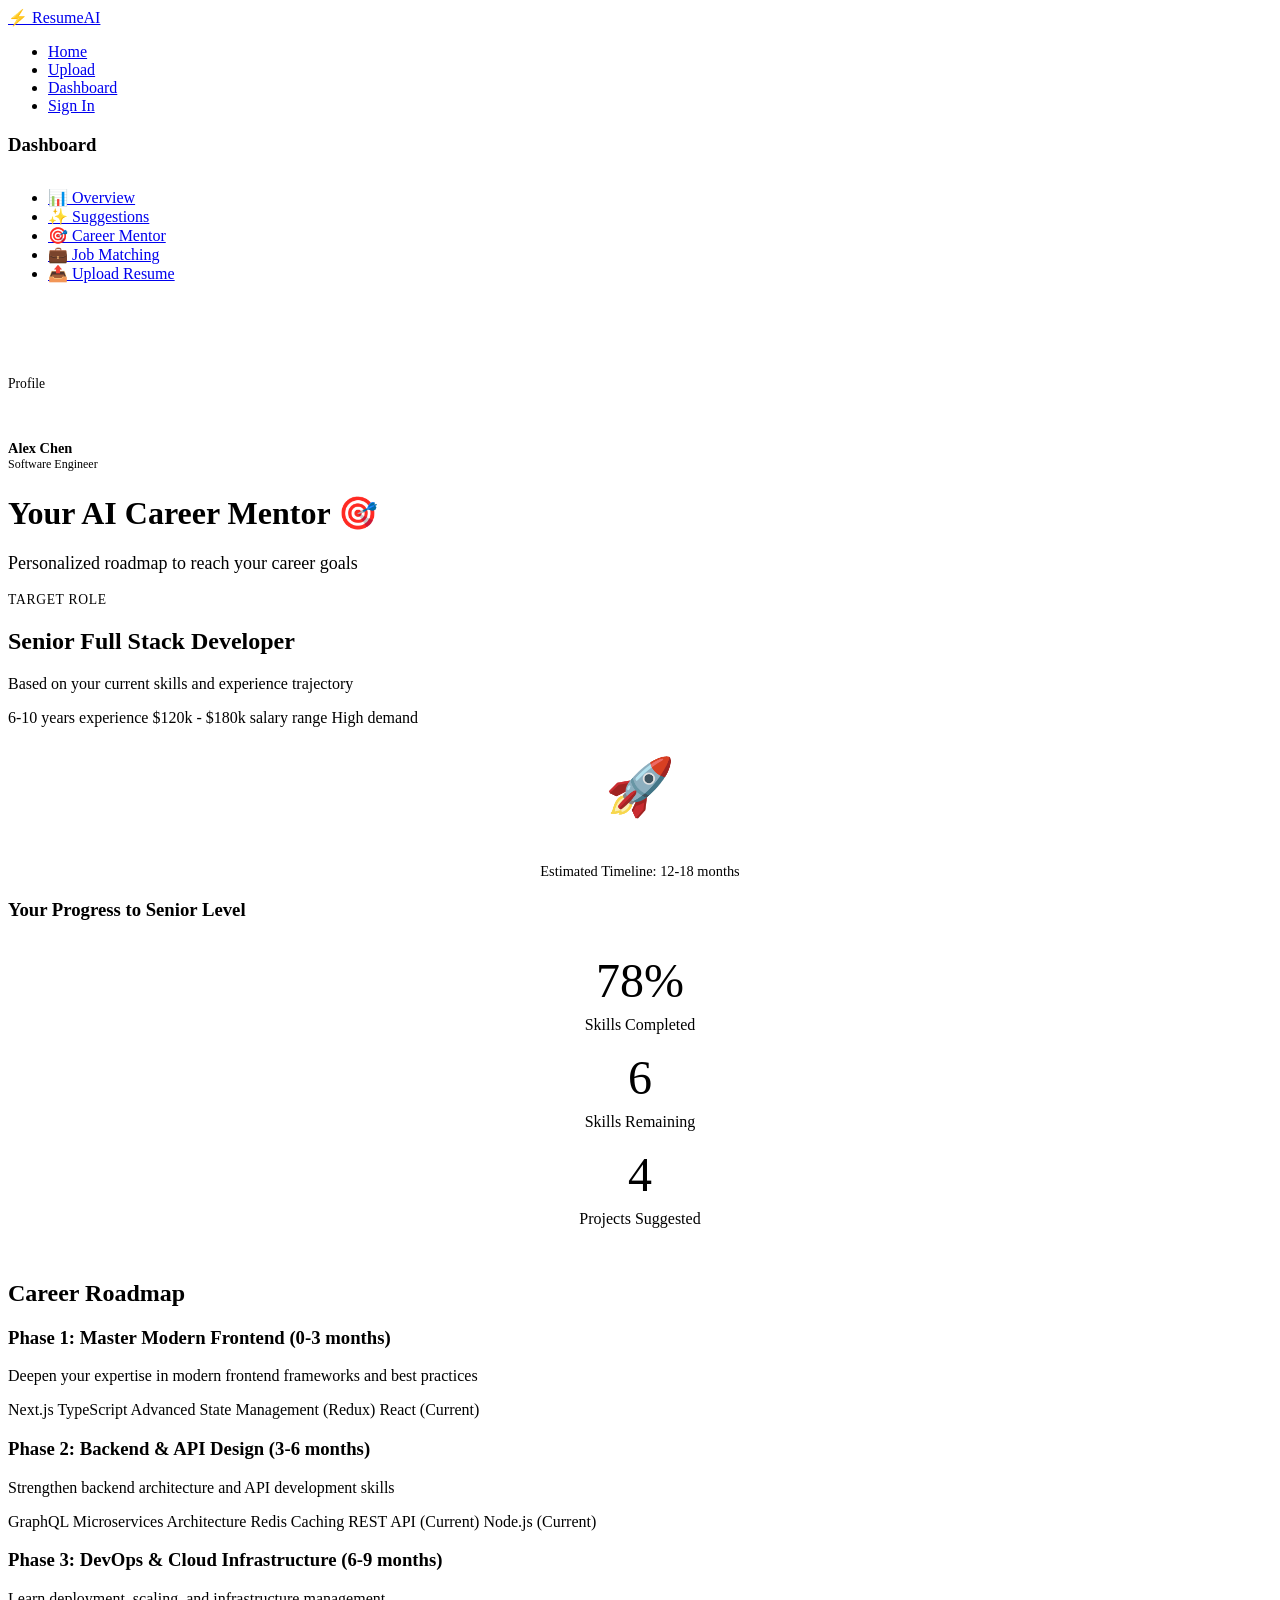
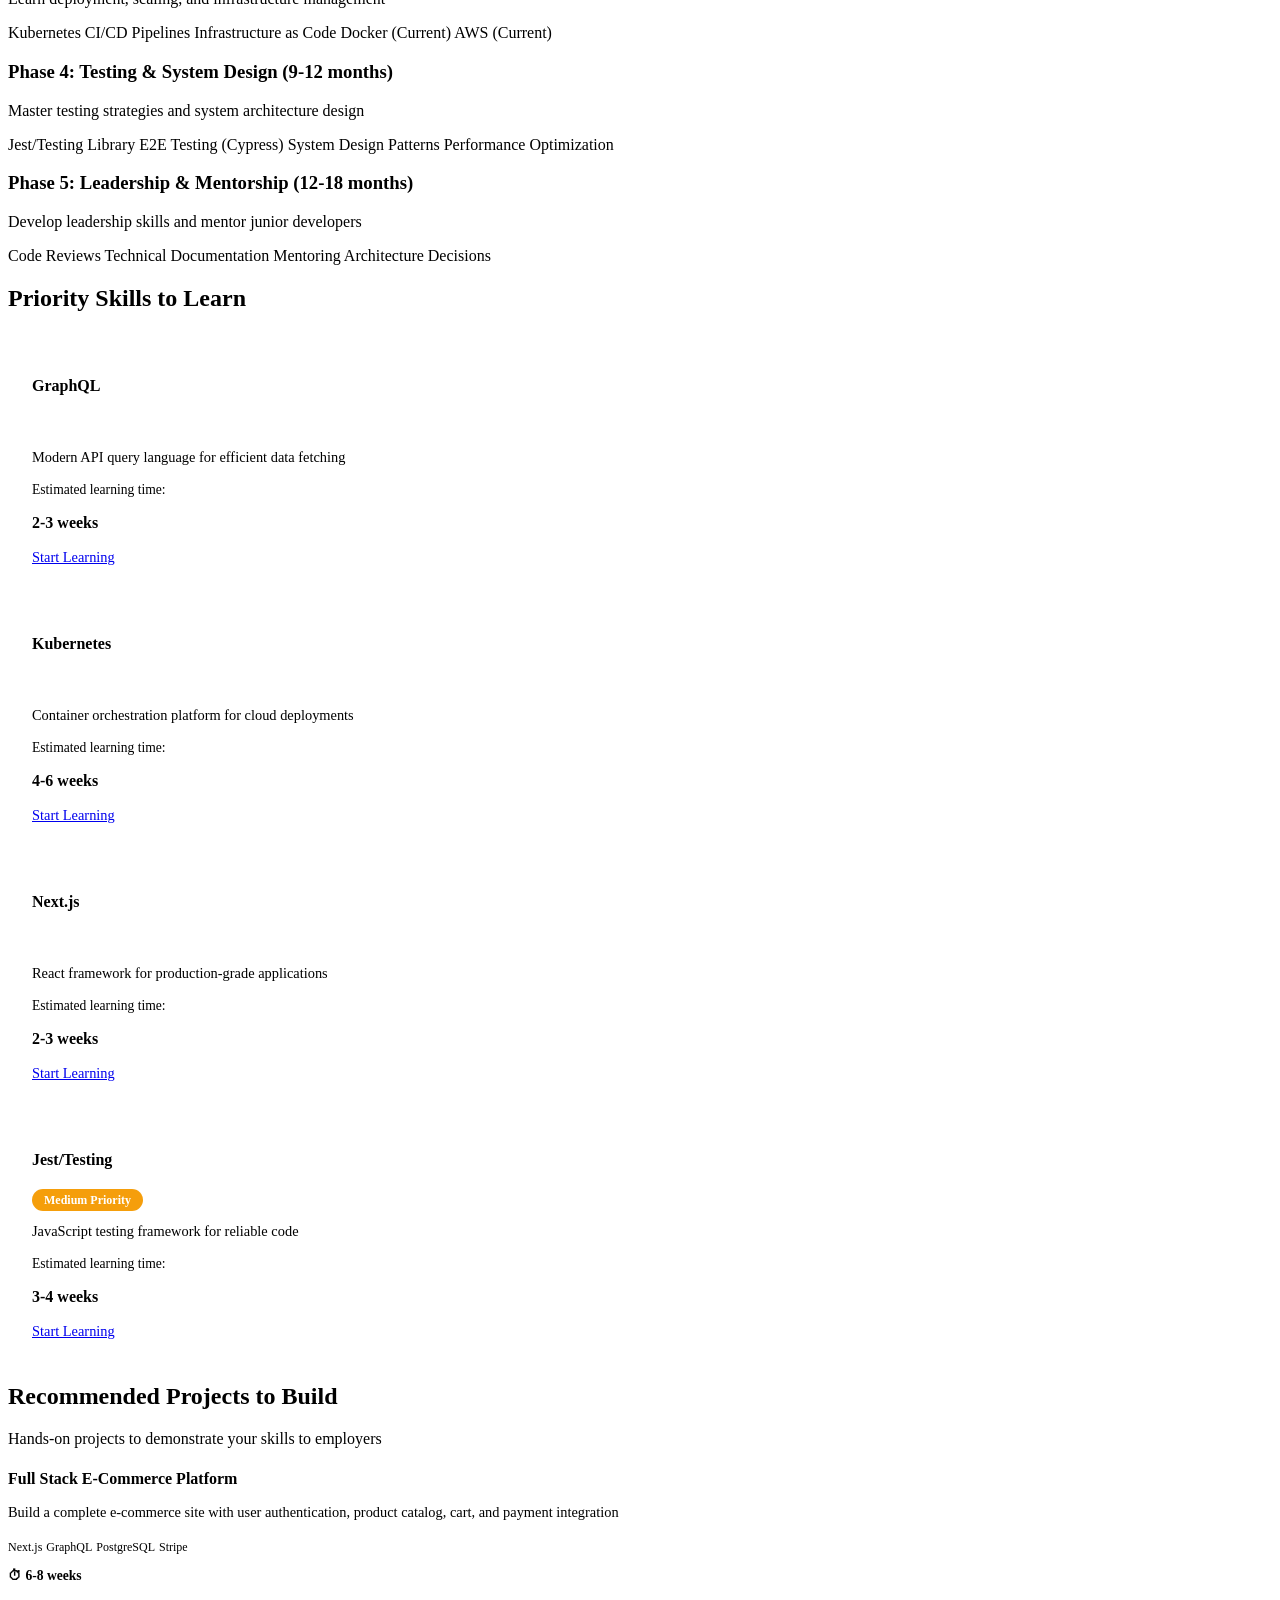
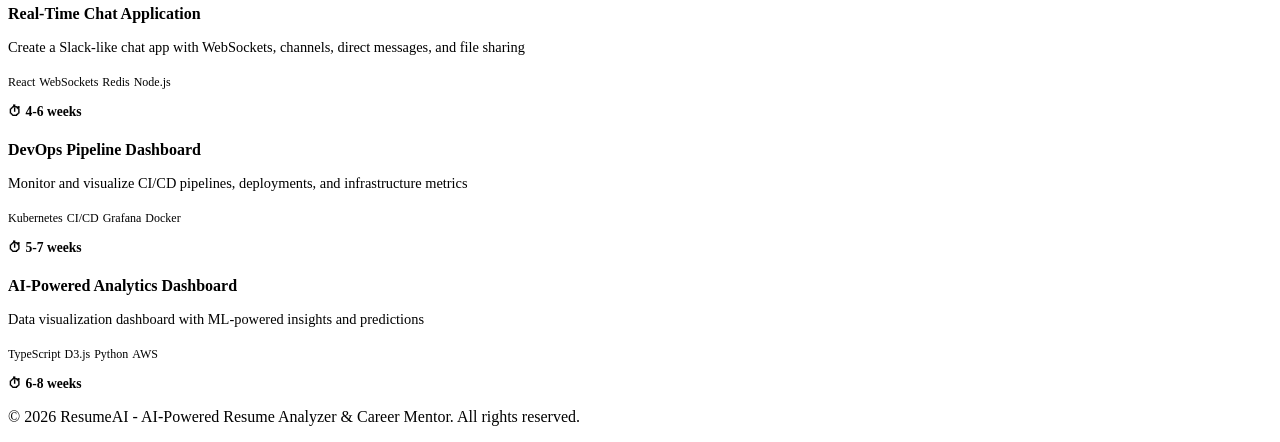
==== career.html @ 22aed34b "Add files via upload" ====
<!DOCTYPE html>
<html lang="en">
<head>
    <meta charset="UTF-8">
    <meta name="viewport" content="width=device-width, initial-scale=1.0">
    <title>Career Mentor - AI Resume Analyzer</title>
    <link rel="stylesheet" href="css/style.css">
</head>
<body>
    <!-- Navbar -->
    <nav class="navbar">
        <div class="navbar-container">
            <a href="index.html" class="navbar-logo">⚡ ResumeAI</a>
            <ul class="navbar-menu">
                <li><a href="index.html" class="navbar-link">Home</a></li>
                <li><a href="upload.html" class="navbar-link">Upload</a></li>
                <li><a href="dashboard.html" class="navbar-link active">Dashboard</a></li>
                <li><a href="signin.html" class="btn btn-primary">Sign In</a></li>
            </ul>
        </div>
    </nav>

    <!-- Dashboard Layout -->
    <div class="dashboard-layout">
        <!-- Sidebar -->
        <aside class="sidebar">
            <h3 style="margin-bottom: 2rem; color: var(--text-primary);">Dashboard</h3>
            <ul class="sidebar-nav">
                <li>
                    <a href="dashboard.html" class="sidebar-link">
                        <span class="sidebar-icon">📊</span>
                        <span>Overview</span>
                    </a>
                </li>
                <li>
                    <a href="suggestions.html" class="sidebar-link">
                        <span class="sidebar-icon">✨</span>
                        <span>Suggestions</span>
                    </a>
                </li>
                <li>
                    <a href="career.html" class="sidebar-link active">
                        <span class="sidebar-icon">🎯</span>
                        <span>Career Mentor</span>
                    </a>
                </li>
                <li>
                    <a href="job-match.html" class="sidebar-link">
                        <span class="sidebar-icon">💼</span>
                        <span>Job Matching</span>
                    </a>
                </li>
                <li>
                    <a href="upload.html" class="sidebar-link">
                        <span class="sidebar-icon">📤</span>
                        <span>Upload Resume</span>
                    </a>
                </li>
            </ul>

            <div style="margin-top: 3rem; padding-top: 2rem; border-top: 1px solid var(--border-light);">
                <p style="color: var(--text-muted); font-size: 0.85rem; margin-bottom: 0.5rem;">Profile</p>
                <div class="flex" style="align-items: center; gap: 0.75rem;">
                    <div style="width: 40px; height: 40px; border-radius: 50%; background: var(--gradient-primary);"></div>
                    <div>
                        <p style="font-weight: 600; font-size: 0.9rem; margin: 0;">Alex Chen</p>
                        <p style="font-size: 0.75rem; color: var(--text-muted); margin: 0;">Software Engineer</p>
                    </div>
                </div>
            </div>
        </aside>

        <!-- Main Content -->
        <main class="main-content">
            <div class="fade-in">
                <!-- Header -->
                <div class="mb-5">
                    <h1 class="mb-2">Your AI Career Mentor 🎯</h1>
                    <p style="color: var(--text-secondary); font-size: 1.125rem;">
                        Personalized roadmap to reach your career goals
                    </p>
                </div>

                <!-- Target Role Overview -->
                <div class="card card-gradient mb-5">
                    <div class="flex-between" style="flex-wrap: wrap; gap: 2rem;">
                        <div>
                            <p style="color: var(--text-muted); text-transform: uppercase; font-size: 0.85rem; letter-spacing: 0.05em; margin-bottom: 0.5rem;">Target Role</p>
                            <h2 class="mb-2">Senior Full Stack Developer</h2>
                            <p style="color: var(--text-secondary); font-size: 1rem; margin-bottom: 1rem;">
                                Based on your current skills and experience trajectory
                            </p>
                            <div class="skill-chips">
                                <span class="skill-chip">6-10 years experience</span>
                                <span class="skill-chip">$120k - $180k salary range</span>
                                <span class="skill-chip">High demand</span>
                            </div>
                        </div>
                        <div style="text-align: center;">
                            <div style="width: 120px; height: 120px; border-radius: 50%; background: var(--gradient-primary); display: flex; align-items: center; justify-content: center; margin: 0 auto 1rem;">
                                <span style="font-size: 3.5rem;">🚀</span>
                            </div>
                            <p style="color: var(--text-secondary); font-size: 0.9rem;">Estimated Timeline: 12-18 months</p>
                        </div>
                    </div>
                </div>

                <!-- Progress Overview -->
                <div class="card mb-5">
                    <h3 class="card-title mb-3">Your Progress to Senior Level</h3>
                    <div class="grid grid-3" style="gap: 1.5rem; margin-top: 2rem;">
                        <div style="text-align: center;">
                            <div class="stat-value" style="font-size: 3rem;">78%</div>
                            <p style="color: var(--text-secondary); margin-top: 0.5rem;">Skills Completed</p>
                        </div>
                        <div style="text-align: center;">
                            <div class="stat-value" style="font-size: 3rem;">6</div>
                            <p style="color: var(--text-secondary); margin-top: 0.5rem;">Skills Remaining</p>
                        </div>
                        <div style="text-align: center;">
                            <div class="stat-value" style="font-size: 3rem;">4</div>
                            <p style="color: var(--text-secondary); margin-top: 0.5rem;">Projects Suggested</p>
                        </div>
                    </div>
                    <div class="progress-bar mt-4" style="height: 16px;">
                        <div class="progress-fill" style="width: 78%"></div>
                    </div>
                </div>

                <!-- Career Roadmap -->
                <div class="card mb-5">
                    <h2 class="card-title mb-4">Career Roadmap</h2>

                    <div class="timeline">
                        <!-- Phase 1 -->
                        <div class="timeline-item">
                            <div class="timeline-content">
                                <h3 class="timeline-title">Phase 1: Master Modern Frontend (0-3 months)</h3>
                                <p class="timeline-description mb-3">
                                    Deepen your expertise in modern frontend frameworks and best practices
                                </p>
                                <div class="skill-chips">
                                    <span class="skill-chip missing">Next.js</span>
                                    <span class="skill-chip missing">TypeScript Advanced</span>
                                    <span class="skill-chip missing">State Management (Redux)</span>
                                    <span class="skill-chip matched">React (Current)</span>
                                </div>
                            </div>
                        </div>

                        <!-- Phase 2 -->
                        <div class="timeline-item">
                            <div class="timeline-content">
                                <h3 class="timeline-title">Phase 2: Backend & API Design (3-6 months)</h3>
                                <p class="timeline-description mb-3">
                                    Strengthen backend architecture and API development skills
                                </p>
                                <div class="skill-chips">
                                    <span class="skill-chip missing">GraphQL</span>
                                    <span class="skill-chip missing">Microservices Architecture</span>
                                    <span class="skill-chip missing">Redis Caching</span>
                                    <span class="skill-chip matched">REST API (Current)</span>
                                    <span class="skill-chip matched">Node.js (Current)</span>
                                </div>
                            </div>
                        </div>

                        <!-- Phase 3 -->
                        <div class="timeline-item">
                            <div class="timeline-content">
                                <h3 class="timeline-title">Phase 3: DevOps & Cloud Infrastructure (6-9 months)</h3>
                                <p class="timeline-description mb-3">
                                    Learn deployment, scaling, and infrastructure management
                                </p>
                                <div class="skill-chips">
                                    <span class="skill-chip missing">Kubernetes</span>
                                    <span class="skill-chip missing">CI/CD Pipelines</span>
                                    <span class="skill-chip missing">Infrastructure as Code</span>
                                    <span class="skill-chip matched">Docker (Current)</span>
                                    <span class="skill-chip matched">AWS (Current)</span>
                                </div>
                            </div>
                        </div>

                        <!-- Phase 4 -->
                        <div class="timeline-item">
                            <div class="timeline-content">
                                <h3 class="timeline-title">Phase 4: Testing & System Design (9-12 months)</h3>
                                <p class="timeline-description mb-3">
                                    Master testing strategies and system architecture design
                                </p>
                                <div class="skill-chips">
                                    <span class="skill-chip missing">Jest/Testing Library</span>
                                    <span class="skill-chip missing">E2E Testing (Cypress)</span>
                                    <span class="skill-chip missing">System Design Patterns</span>
                                    <span class="skill-chip missing">Performance Optimization</span>
                                </div>
                            </div>
                        </div>

                        <!-- Phase 5 -->
                        <div class="timeline-item">
                            <div class="timeline-content">
                                <h3 class="timeline-title">Phase 5: Leadership & Mentorship (12-18 months)</h3>
                                <p class="timeline-description mb-3">
                                    Develop leadership skills and mentor junior developers
                                </p>
                                <div class="skill-chips">
                                    <span class="skill-chip">Code Reviews</span>
                                    <span class="skill-chip">Technical Documentation</span>
                                    <span class="skill-chip">Mentoring</span>
                                    <span class="skill-chip">Architecture Decisions</span>
                                </div>
                            </div>
                        </div>
                    </div>
                </div>

                <!-- Skills to Learn -->
                <div class="card mb-5">
                    <h2 class="card-title mb-4">Priority Skills to Learn</h2>

                    <div class="grid grid-2" style="gap: 1.5rem;">
                        <!-- Skill 1 -->
                        <div class="card-glass" style="padding: 1.5rem;">
                            <div class="flex-between mb-2">
                                <h4 style="color: var(--text-primary);">GraphQL</h4>
                                <span style="background: var(--accent-cyan); color: white; padding: 0.25rem 0.75rem; border-radius: 20px; font-size: 0.75rem; font-weight: 600;">High Priority</span>
                            </div>
                            <p style="color: var(--text-secondary); font-size: 0.9rem; margin-bottom: 1rem;">
                                Modern API query language for efficient data fetching
                            </p>
                            <div style="margin-bottom: 1rem;">
                                <p style="font-size: 0.85rem; color: var(--text-muted); margin-bottom: 0.25rem;">Estimated learning time:</p>
                                <p style="font-weight: 600; color: var(--text-primary);">2-3 weeks</p>
                            </div>
                            <a href="#" class="btn btn-secondary" style="width: 100%; font-size: 0.9rem;">Start Learning</a>
                        </div>

                        <!-- Skill 2 -->
                        <div class="card-glass" style="padding: 1.5rem;">
                            <div class="flex-between mb-2">
                                <h4 style="color: var(--text-primary);">Kubernetes</h4>
                                <span style="background: var(--accent-cyan); color: white; padding: 0.25rem 0.75rem; border-radius: 20px; font-size: 0.75rem; font-weight: 600;">High Priority</span>
                            </div>
                            <p style="color: var(--text-secondary); font-size: 0.9rem; margin-bottom: 1rem;">
                                Container orchestration platform for cloud deployments
                            </p>
                            <div style="margin-bottom: 1rem;">
                                <p style="font-size: 0.85rem; color: var(--text-muted); margin-bottom: 0.25rem;">Estimated learning time:</p>
                                <p style="font-weight: 600; color: var(--text-primary);">4-6 weeks</p>
                            </div>
                            <a href="#" class="btn btn-secondary" style="width: 100%; font-size: 0.9rem;">Start Learning</a>
                        </div>

                        <!-- Skill 3 -->
                        <div class="card-glass" style="padding: 1.5rem;">
                            <div class="flex-between mb-2">
                                <h4 style="color: var(--text-primary);">Next.js</h4>
                                <span style="background: var(--accent-cyan); color: white; padding: 0.25rem 0.75rem; border-radius: 20px; font-size: 0.75rem; font-weight: 600;">High Priority</span>
                            </div>
                            <p style="color: var(--text-secondary); font-size: 0.9rem; margin-bottom: 1rem;">
                                React framework for production-grade applications
                            </p>
                            <div style="margin-bottom: 1rem;">
                                <p style="font-size: 0.85rem; color: var(--text-muted); margin-bottom: 0.25rem;">Estimated learning time:</p>
                                <p style="font-weight: 600; color: var(--text-primary);">2-3 weeks</p>
                            </div>
                            <a href="#" class="btn btn-secondary" style="width: 100%; font-size: 0.9rem;">Start Learning</a>
                        </div>

                        <!-- Skill 4 -->
                        <div class="card-glass" style="padding: 1.5rem;">
                            <div class="flex-between mb-2">
                                <h4 style="color: var(--text-primary);">Jest/Testing</h4>
                                <span style="background: #f59e0b; color: white; padding: 0.25rem 0.75rem; border-radius: 20px; font-size: 0.75rem; font-weight: 600;">Medium Priority</span>
                            </div>
                            <p style="color: var(--text-secondary); font-size: 0.9rem; margin-bottom: 1rem;">
                                JavaScript testing framework for reliable code
                            </p>
                            <div style="margin-bottom: 1rem;">
                                <p style="font-size: 0.85rem; color: var(--text-muted); margin-bottom: 0.25rem;">Estimated learning time:</p>
                                <p style="font-weight: 600; color: var(--text-primary);">3-4 weeks</p>
                            </div>
                            <a href="#" class="btn btn-secondary" style="width: 100%; font-size: 0.9rem;">Start Learning</a>
                        </div>
                    </div>
                </div>

                <!-- Project Ideas -->
                <div class="card card-gradient">
                    <h2 class="card-title mb-4">Recommended Projects to Build</h2>
                    <p class="card-text mb-4">Hands-on projects to demonstrate your skills to employers</p>

                    <div class="grid grid-2" style="gap: 1.5rem;">
                        <!-- Project 1 -->
                        <div class="card" style="background: var(--bg-primary);">
                            <h4 style="color: var(--text-primary); margin-bottom: 1rem;">Full Stack E-Commerce Platform</h4>
                            <p style="color: var(--text-secondary); font-size: 0.9rem; margin-bottom: 1rem;">
                                Build a complete e-commerce site with user authentication, product catalog, cart, and payment integration
                            </p>
                            <div class="skill-chips mb-3">
                                <span class="skill-chip" style="font-size: 0.75rem;">Next.js</span>
                                <span class="skill-chip" style="font-size: 0.75rem;">GraphQL</span>
                                <span class="skill-chip" style="font-size: 0.75rem;">PostgreSQL</span>
                                <span class="skill-chip" style="font-size: 0.75rem;">Stripe</span>
                            </div>
                            <p style="color: var(--accent-teal); font-size: 0.85rem; font-weight: 600;">⏱ 6-8 weeks</p>
                        </div>

                        <!-- Project 2 -->
                        <div class="card" style="background: var(--bg-primary);">
                            <h4 style="color: var(--text-primary); margin-bottom: 1rem;">Real-Time Chat Application</h4>
                            <p style="color: var(--text-secondary); font-size: 0.9rem; margin-bottom: 1rem;">
                                Create a Slack-like chat app with WebSockets, channels, direct messages, and file sharing
                            </p>
                            <div class="skill-chips mb-3">
                                <span class="skill-chip" style="font-size: 0.75rem;">React</span>
                                <span class="skill-chip" style="font-size: 0.75rem;">WebSockets</span>
                                <span class="skill-chip" style="font-size: 0.75rem;">Redis</span>
                                <span class="skill-chip" style="font-size: 0.75rem;">Node.js</span>
                            </div>
                            <p style="color: var(--accent-teal); font-size: 0.85rem; font-weight: 600;">⏱ 4-6 weeks</p>
                        </div>

                        <!-- Project 3 -->
                        <div class="card" style="background: var(--bg-primary);">
                            <h4 style="color: var(--text-primary); margin-bottom: 1rem;">DevOps Pipeline Dashboard</h4>
                            <p style="color: var(--text-secondary); font-size: 0.9rem; margin-bottom: 1rem;">
                                Monitor and visualize CI/CD pipelines, deployments, and infrastructure metrics
                            </p>
                            <div class="skill-chips mb-3">
                                <span class="skill-chip" style="font-size: 0.75rem;">Kubernetes</span>
                                <span class="skill-chip" style="font-size: 0.75rem;">CI/CD</span>
                                <span class="skill-chip" style="font-size: 0.75rem;">Grafana</span>
                                <span class="skill-chip" style="font-size: 0.75rem;">Docker</span>
                            </div>
                            <p style="color: var(--accent-teal); font-size: 0.85rem; font-weight: 600;">⏱ 5-7 weeks</p>
                        </div>

                        <!-- Project 4 -->
                        <div class="card" style="background: var(--bg-primary);">
                            <h4 style="color: var(--text-primary); margin-bottom: 1rem;">AI-Powered Analytics Dashboard</h4>
                            <p style="color: var(--text-secondary); font-size: 0.9rem; margin-bottom: 1rem;">
                                Data visualization dashboard with ML-powered insights and predictions
                            </p>
                            <div class="skill-chips mb-3">
                                <span class="skill-chip" style="font-size: 0.75rem;">TypeScript</span>
                                <span class="skill-chip" style="font-size: 0.75rem;">D3.js</span>
                                <span class="skill-chip" style="font-size: 0.75rem;">Python</span>
                                <span class="skill-chip" style="font-size: 0.75rem;">AWS</span>
                            </div>
                            <p style="color: var(--accent-teal); font-size: 0.85rem; font-weight: 600;">⏱ 6-8 weeks</p>
                        </div>
                    </div>
                </div>
            </div>
        </main>
    </div>

    <!-- Footer -->
    <footer class="footer">
        <div class="container">
            <p class="footer-text">© 2026 ResumeAI - AI-Powered Resume Analyzer & Career Mentor. All rights reserved.</p>
        </div>
    </footer>

    <script src="js/main.js"></script>
</body>
</html>
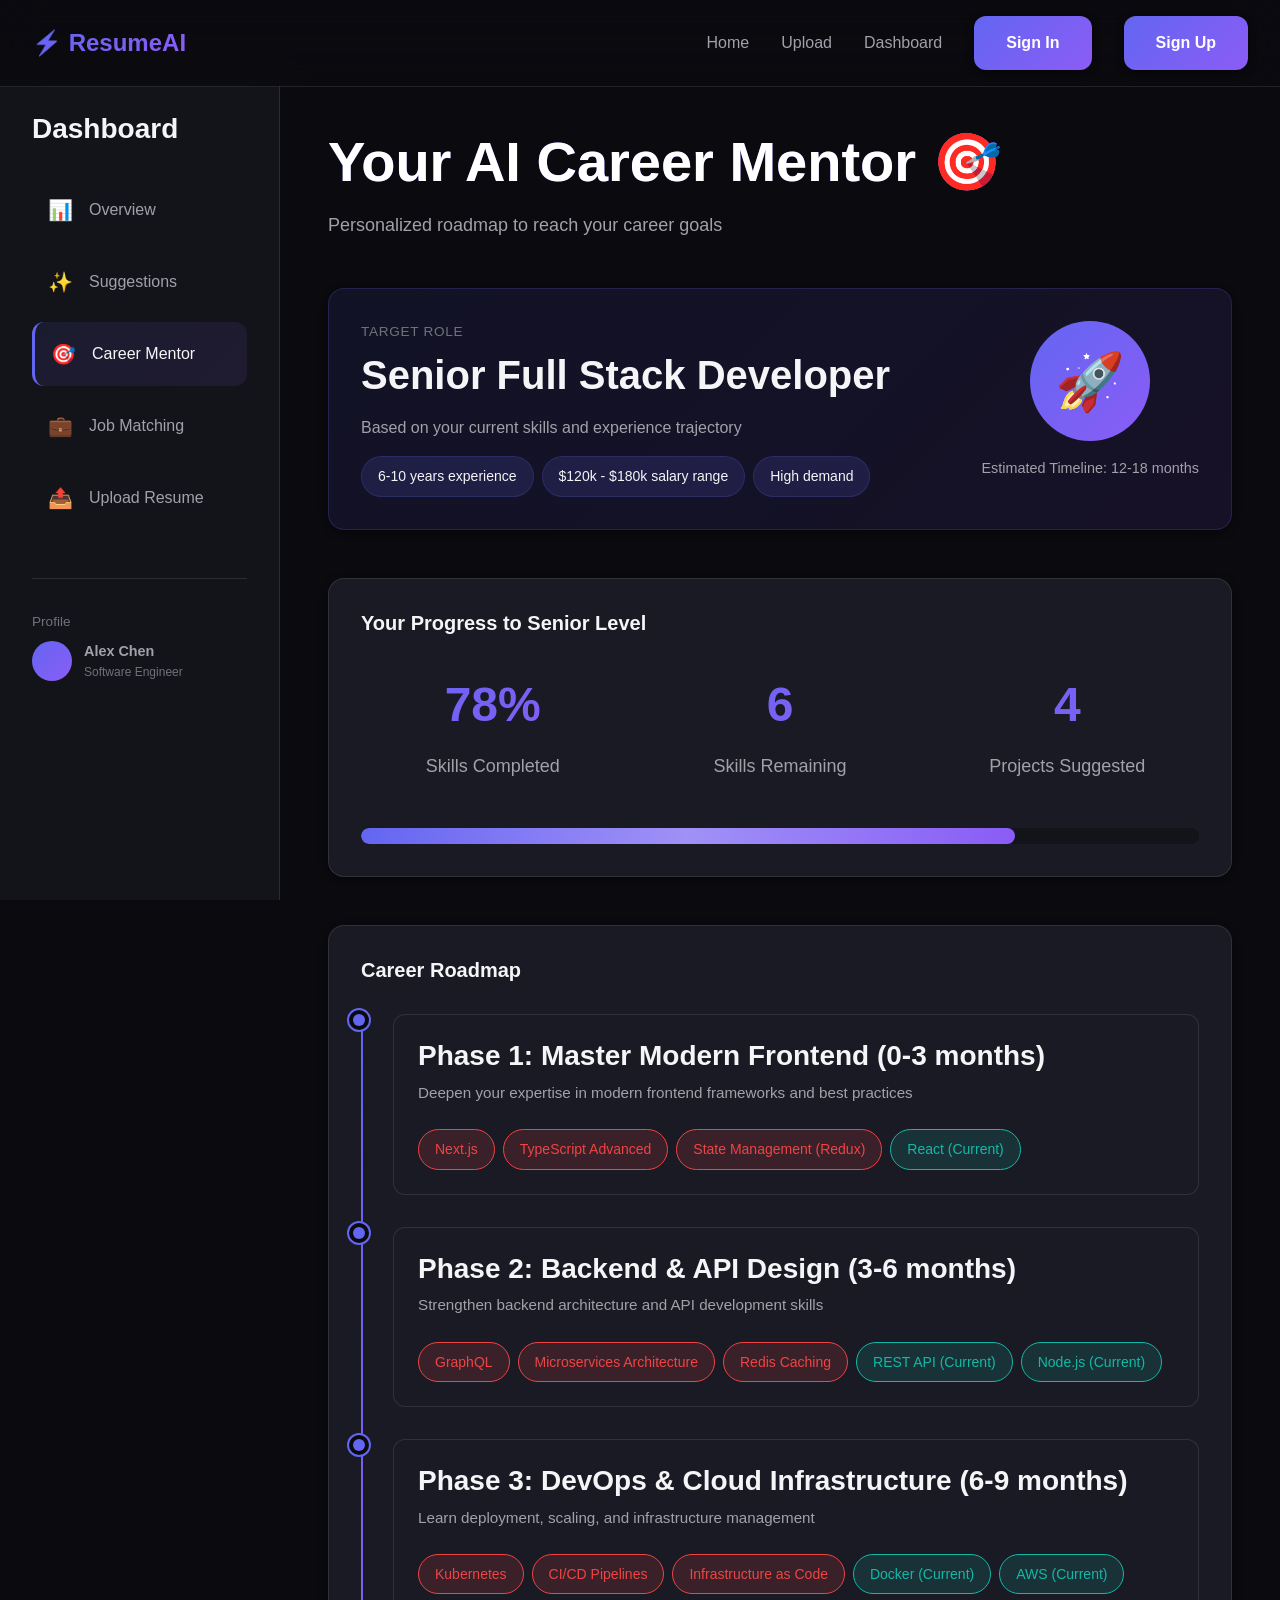
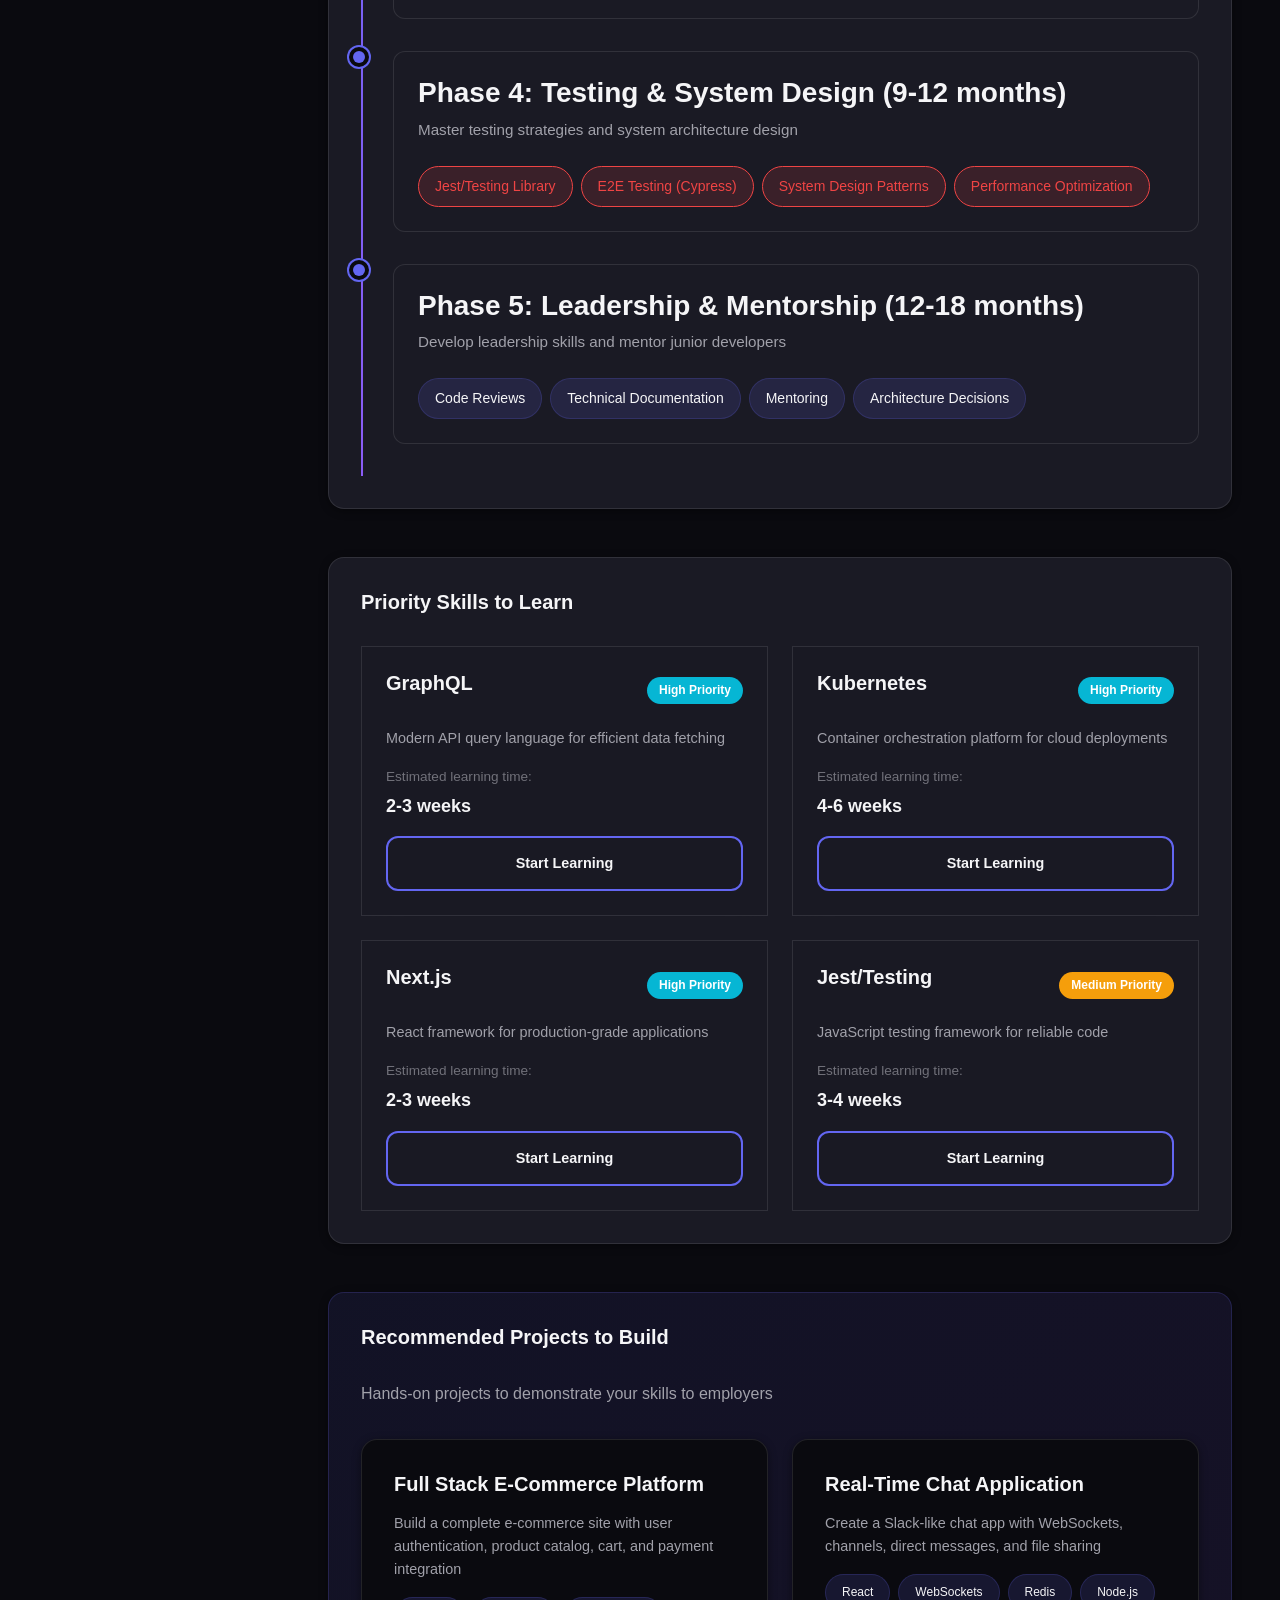
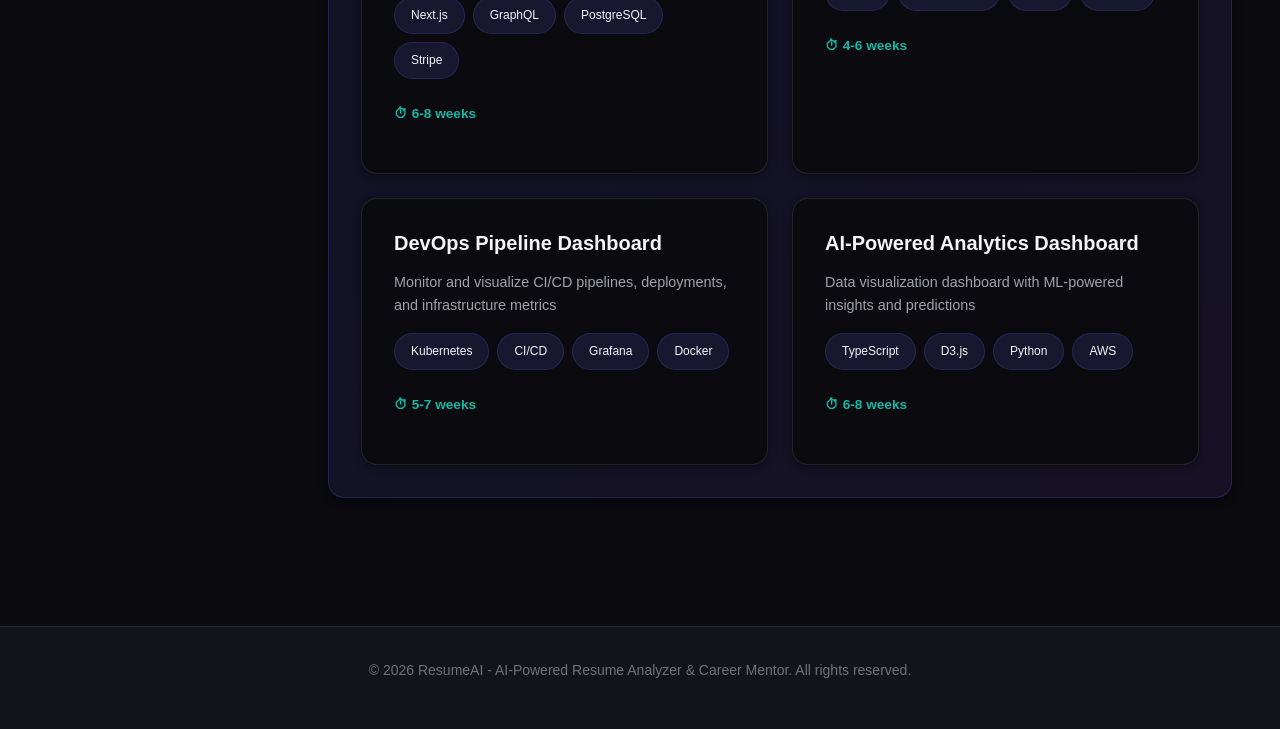
==== commit e747c974: "Add files via upload" ====
--- a/career.html
+++ b/career.html
@@ -16,6 +16,7 @@
                 <li><a href="upload.html" class="navbar-link">Upload</a></li>
                 <li><a href="dashboard.html" class="navbar-link active">Dashboard</a></li>
                 <li><a href="signin.html" class="btn btn-primary">Sign In</a></li>
+                <li><a href="signup.html" class="btn btn-primary">Sign Up</a></li>
             </ul>
         </div>
     </nav>
--- a/css/style.css
+++ b/css/style.css
@@ -0,0 +1,1051 @@
+/* ========================================
+   AI Resume Analyzer - Global Styles
+   Premium Futuristic Dark Theme
+======================================== */
+
+/* CSS Variables - Theme */
+:root {
+  /* Colors */
+  --bg-primary: #0a0a0f;
+  --bg-secondary: #13131a;
+  --bg-card: #1a1a24;
+  --bg-card-hover: #21212e;
+
+  /* Accents */
+  --accent-primary: #6366f1;
+  --accent-secondary: #8b5cf6;
+  --accent-cyan: #06b6d4;
+  --accent-teal: #14b8a6;
+
+  /* Gradients */
+  --gradient-primary: linear-gradient(135deg, #6366f1 0%, #8b5cf6 100%);
+  --gradient-secondary: linear-gradient(135deg, #06b6d4 0%, #14b8a6 100%);
+  --gradient-card: linear-gradient(135deg, rgba(99, 102, 241, 0.1) 0%, rgba(139, 92, 246, 0.1) 100%);
+
+  /* Text */
+  --text-primary: #f5f5f7;
+  --text-secondary: #a1a1aa;
+  --text-muted: #71717a;
+
+  /* Borders */
+  --border-color: rgba(99, 102, 241, 0.2);
+  --border-light: rgba(255, 255, 255, 0.1);
+
+  /* Shadows */
+  --shadow-sm: 0 2px 8px rgba(0, 0, 0, 0.4);
+  --shadow-md: 0 4px 16px rgba(0, 0, 0, 0.5);
+  --shadow-lg: 0 8px 32px rgba(0, 0, 0, 0.6);
+  --shadow-glow: 0 0 20px rgba(99, 102, 241, 0.3);
+  --white-glow: 0 0 20px rgba(255, 255, 255, 0.262);
+
+  /* Spacing */
+  --spacing-xs: 0.5rem;
+  --spacing-sm: 1rem;
+  --spacing-md: 1.5rem;
+  --spacing-lg: 2rem;
+  --spacing-xl: 3rem;
+
+  /* Radius */
+  --radius-sm: 8px;
+  --radius-md: 12px;
+  --radius-lg: 16px;
+  --radius-xl: 24px;
+
+  /* Transitions */
+  --transition-fast: 0.2s ease;
+  --transition-normal: 0.3s ease;
+  --transition-slow: 0.5s ease;
+}
+
+/* ========================================
+   Reset & Base Styles
+======================================== */
+
+* {
+  margin: 0;
+  padding: 0;
+  box-sizing: border-box;
+}
+
+html {
+  scroll-behavior: smooth;
+}
+
+body {
+  font-family: -apple-system, BlinkMacSystemFont, 'Segoe UI', 'Roboto', 'Oxygen', 'Ubuntu', 'Cantarell', sans-serif;
+  background: var(--bg-primary);
+  color: var(--text-primary);
+  line-height: 1.6;
+  overflow-x: hidden;
+}
+
+/* ========================================
+   Typography
+======================================== */
+
+h1, h2, h3, h4, h5, h6 {
+  font-weight: 700;
+  line-height: 1.2;
+  margin-bottom: var(--spacing-sm);
+}
+
+h1 {
+  font-size: 3.5rem;
+  background: var(--gradient-primary);
+  -webkit-background-clip: text;
+  -webkit-text-fill-color: white;
+  background-clip: text;
+}
+
+h2 {
+  font-size: 2.5rem;
+  color: var(--text-primary);
+}
+
+h3 {
+  font-size: 1.75rem;
+  color: var(--text-primary);
+}
+
+h4 {
+  font-size: 1.25rem;
+  color: var(--text-primary);
+}
+
+p {
+  font-size: 1.125rem;
+  color: var(--text-secondary);
+  margin-bottom: var(--spacing-sm);
+}
+
+a {
+  color: var(--accent-primary);
+  text-decoration: none;
+  transition: color var(--transition-fast);
+}
+
+a:hover {
+  color: var(--accent-secondary);
+}
+
+/* ========================================
+   Navbar (Glass Style)
+======================================== */
+
+.navbar {
+  position: fixed;
+  top: 0;
+  left: 0;
+  right: 0;
+  z-index: 1000;
+  background: rgba(10, 10, 15, 0.8);
+  backdrop-filter: blur(20px);
+  -webkit-backdrop-filter: blur(20px);
+  border-bottom: 1px solid var(--border-light);
+  padding: 1rem 0;
+}
+
+.navbar-container {
+  max-width: 1400px;
+  margin: 0 auto;
+  padding: 0 2rem;
+  display: flex;
+  justify-content: space-between;
+  align-items: center;
+}
+
+.navbar-logo {
+  font-size: 1.5rem;
+  font-weight: 700;
+  background: var(--gradient-primary);
+  -webkit-background-clip: text;
+  -webkit-text-fill-color: transparent;
+  background-clip: text;
+  text-decoration: none;
+}
+
+.navbar-menu {
+  display: flex;
+  gap: 2rem;
+  list-style: none;
+  align-items: center;
+}
+
+.navbar-link {
+  color: var(--text-secondary);
+  font-weight: 500;
+  transition: color var(--transition-fast);
+  position: relative;
+}
+
+.navbar-link:hover {
+  color: var(--text-primary);
+}
+
+.navbar-link::after {
+  content: '';
+  position: absolute;
+  bottom: -4px;
+  left: 0;
+  width: 0;
+  height: 2px;
+  background: var(--gradient-primary);
+  transition: width var(--transition-normal);
+}
+
+.navbar-link:hover::after {
+  width: 100%;
+}
+
+.navbar-link.active {
+  color: var(--text-primary);
+}
+
+.navbar-link.active::after {
+  width: 100%;
+}
+
+/* ========================================
+   Buttons
+======================================== */
+
+.btn {
+  display: inline-block;
+  padding: 0.875rem 2rem;
+  border: none;
+  border-radius: var(--radius-md);
+  font-size: 1rem;
+  font-weight: 600;
+  cursor: pointer;
+  transition: all var(--transition-normal);
+  text-decoration: none;
+  text-align: center;
+}
+
+.btn-primary {
+  background: var(--gradient-primary);
+  color: white;
+  box-shadow: var(--shadow-sm);
+}
+
+.btn-primary:hover {
+  transform: translateY(-2px);
+  color: white;
+  box-shadow: var(--shadow-glow);
+}
+
+.btn-secondary {
+  background: transparent;
+  color: var(--text-primary);
+  border: 2px solid var(--accent-primary);
+}
+
+.btn-secondary:hover {
+  background: rgba(99, 102, 241, 0.1);
+  transform: translateY(-2px);
+  color: white;
+  box-shadow: white;
+}
+
+.btn-large {
+  padding: 1.125rem 2.5rem;
+  font-size: 1.125rem;
+}
+
+.btn-full {
+  width: 100%;
+}
+
+/* ========================================
+   Cards
+======================================== */
+
+.card {
+  background: var(--bg-card);
+  border-radius: var(--radius-lg);
+  padding: var(--spacing-lg);
+  border: 1px solid var(--border-light);
+  transition: all var(--transition-normal);
+  box-shadow: var(--shadow-sm);
+}
+
+.card:hover {
+  border-color: var(--border-color);
+  transform: translateY(-4px);
+  box-shadow: var(--shadow-glow);
+}
+
+.card-glass {
+  background: rgba(26, 26, 36, 0.6);
+  backdrop-filter: blur(20px);
+  -webkit-backdrop-filter: blur(20px);
+  border: 1px solid var(--border-light);
+}
+
+.card-gradient {
+  background: var(--gradient-card);
+  border: 1px solid var(--border-color);
+}
+
+.card-title {
+  font-size: 1.25rem;
+  font-weight: 600;
+  margin-bottom: var(--spacing-sm);
+  color: var(--text-primary);
+}
+
+.card-text {
+  color: var(--text-secondary);
+  font-size: 1rem;
+}
+
+.card .card-text:hover{
+  color: var(--shadow-glow);
+}
+
+/* ========================================
+   Container & Layout
+======================================== */
+
+.container {
+  max-width: 1400px;
+  margin: 0 auto;
+  padding: 0 2rem;
+}
+
+.section {
+  padding: 5rem 0;
+}
+
+.hero-section {
+  min-height: 100vh;
+  display: flex;
+  align-items: center;
+  justify-content: center;
+  padding-top: 80px;
+  position: relative;
+  overflow: hidden;
+}
+
+.hero-section::before {
+  content: '';
+  position: absolute;
+  top: 0;
+  left: 50%;
+  transform: translateX(-50%);
+  width: 800px;
+  height: 800px;
+  background: radial-gradient(circle, rgba(99, 102, 241, 0.15) 0%, transparent 70%);
+  pointer-events: none;
+}
+
+.hero-content {
+  text-align: center;
+  max-width: 900px;
+  margin: 0 auto;
+  z-index: 1;
+  position: relative;
+}
+
+.hero-title {
+  font-size: 4rem;
+  margin-bottom: var(--spacing-md);
+  line-height: 1.1;
+}
+
+.hero-title p{
+  background: var(--accent-secondary);
+  background-clip: text;
+  -webkit-background-clip: text;
+  -webkit-text-fill-color: transparent;
+  font-size: 4rem;
+  margin-bottom: var(--spacing-md);
+}
+
+.hero-subtitle {
+  font-size: 1.375rem;
+  color: var(--text-secondary);
+  margin-bottom: var(--spacing-xl);
+  max-width: 700px;
+  margin-left: auto;
+  margin-right: auto;
+}
+
+.hero-subtitle:hover{
+  color: var(--shadow-glow);
+}
+
+.hero-buttons {
+  display: flex;
+  gap: var(--spacing-md);
+  justify-content: center;
+  flex-wrap: wrap;
+}
+
+/* ========================================
+   Grid Layouts
+======================================== */
+
+.grid {
+  display: grid;
+  gap: var(--spacing-lg);
+}
+
+.grid-2 {
+  grid-template-columns: repeat(2, 1fr);
+}
+
+.grid-3 {
+  grid-template-columns: repeat(3, 1fr);
+}
+
+.grid-4 {
+  grid-template-columns: repeat(4, 1fr);
+}
+
+@media (max-width: 1024px) {
+  .grid-4 {
+    grid-template-columns: repeat(2, 1fr);
+  }
+
+  .grid-3 {
+    grid-template-columns: repeat(2, 1fr);
+  }
+}
+
+@media (max-width: 768px) {
+  .grid-2, .grid-3, .grid-4 {
+    grid-template-columns: 1fr;
+  }
+}
+
+/* ========================================
+   Feature Cards
+======================================== */
+
+.feature-card {
+  text-align: center;
+  padding: var(--spacing-xl);
+}
+
+.feature-icon {
+  width: 80px;
+  height: 80px;
+  margin: 0 auto var(--spacing-md);
+  background: var(--gradient-primary);
+  border-radius: var(--radius-lg);
+  display: flex;
+  align-items: center;
+  justify-content: center;
+  font-size: 2.5rem;
+  box-shadow: var(--shadow-glow);
+}
+
+/* ========================================
+   Forms
+======================================== */
+.skill-chip.missing{
+    background:#ffe5e5;
+    color:#c0392b;
+}
+.form-group {
+  margin-bottom: var(--spacing-md);
+}
+
+.form-label {
+  display: block;
+  margin-bottom: var(--spacing-xs);
+  font-weight: 600;
+  color: var(--text-primary);
+}
+
+.form-input,
+.form-select,
+.form-textarea {
+  width: 100%;
+  padding: 1rem;
+  background: var(--bg-secondary);
+  border: 2px solid var(--border-light);
+  border-radius: var(--radius-md);
+  color: var(--text-primary);
+  font-size: 1rem;
+  transition: all var(--transition-fast);
+  font-family: inherit;
+}
+
+.form-input:focus,
+.form-select:focus,
+.form-textarea:focus {
+  outline: none;
+  border-color: var(--accent-primary);
+  box-shadow: 0 0 0 3px rgba(99, 102, 241, 0.1);
+}
+
+.form-textarea {
+  resize: vertical;
+  min-height: 150px;
+}
+
+/* ========================================
+   Upload Box
+======================================== */
+
+.upload-box {
+  border: 2px dashed var(--border-color);
+  border-radius: var(--radius-lg);
+  padding: 3rem;
+  text-align: center;
+  background: var(--bg-card);
+  transition: all var(--transition-normal);
+  cursor: pointer;
+  }
+  
+  .upload-box * {
+    pointer-events: none;
+  }
+
+  .upload-box {
+    position: relative;
+    z-index: 10;
+    pointer-events: auto;
+  }
+  
+  .section {
+    pointer-events: auto;
+  }
+  
+  .overlay,
+  .glass,
+  .blur-layer,
+  .gradient-bg {
+    pointer-events: none;
+  }
+  
+
+.upload-box:hover {
+  border-color: var(--accent-primary);
+  background: var(--bg-card-hover);
+}
+
+.upload-box.dragover {
+  border-color: var(--accent-cyan);
+  background: rgba(6, 182, 212, 0.1);
+}
+
+.upload-icon {
+  font-size: 4rem;
+  margin-bottom: var(--spacing-md);
+  color: var(--accent-primary);
+}
+
+.upload-text {
+  font-size: 1.125rem;
+  color: var(--text-secondary);
+}
+
+.upload-formats {
+  margin-top: var(--spacing-sm);
+  font-size: 0.875rem;
+  color: var(--text-muted);
+}
+
+/* ========================================
+   Dashboard Layout
+======================================== */
+
+.dashboard-layout {
+  display: flex;
+  min-height: 100vh;
+  padding-top: 80px;
+}
+
+.sidebar {
+  width: 280px;
+  background: var(--bg-secondary);
+  border-right: 1px solid var(--border-light);
+  padding: var(--spacing-lg);
+  position: fixed;
+  left: 0;
+  top: 80px;
+  bottom: 0;
+  overflow-y: auto;
+}
+
+.sidebar-nav {
+  list-style: none;
+}
+
+.sidebar-link {
+  display: flex;
+  align-items: center;
+  gap: var(--spacing-sm);
+  padding: 1rem;
+  color: var(--text-secondary);
+  border-radius: var(--radius-md);
+  margin-bottom: var(--spacing-xs);
+  transition: all var(--transition-fast);
+  text-decoration: none;
+}
+
+.sidebar-link:hover {
+  background: var(--bg-card);
+  color: var(--text-primary);
+}
+
+.sidebar-link.active {
+  background: var(--gradient-card);
+  color: var(--text-primary);
+  border-left: 3px solid var(--accent-primary);
+}
+
+.sidebar-icon {
+  font-size: 1.25rem;
+}
+
+.main-content {
+  flex: 1;
+  margin-left: 280px;
+  padding: var(--spacing-xl);
+}
+
+/* ========================================
+   Stat Cards
+======================================== */
+
+.stat-card {
+  background: var(--bg-card);
+  border-radius: var(--radius-lg);
+  padding: var(--spacing-lg);
+  border: 1px solid var(--border-light);
+  position: relative;
+  overflow: hidden;
+}
+
+.stat-card:hover{
+  box-shadow:var(--white-glow);
+}
+
+.stat-card::before {
+  content: '';
+  position: absolute;
+  top: 0;
+  left: 0;
+  right: 0;
+  height: 4px;
+  background: var(--gradient-primary);
+}
+
+.stat-label {
+  font-size: 0.875rem;
+  color: var(--text-muted);
+  text-transform: uppercase;
+  letter-spacing: 0.05em;
+  margin-bottom: var(--spacing-xs);
+}
+
+.stat-value {
+  font-size: 2.5rem;
+  font-weight: 700;
+  background: var(--gradient-primary);
+  -webkit-background-clip: text;
+  -webkit-text-fill-color: transparent;
+  background-clip: text;
+}
+
+.stat-change {
+  font-size: 0.875rem;
+  margin-top: var(--spacing-xs);
+}
+
+.stat-change.positive {
+  color: var(--accent-teal);
+}
+
+.stat-change.negative {
+  color: #ef4444;
+}
+
+/* ========================================
+   Skill Chips/Badges
+======================================== */
+
+.skill-chips {
+  display: flex;
+  flex-wrap: wrap;
+  gap: var(--spacing-xs);
+}
+
+.skill-chip {
+  display: inline-block;
+  padding: 0.5rem 1rem;
+  background: rgba(99, 102, 241, 0.15);
+  border: 1px solid var(--border-color);
+  border-radius: 50px;
+  font-size: 0.875rem;
+  color: var(--text-primary);
+  font-weight: 500;
+  transition: all var(--transition-fast);
+}
+
+.skill-chip:hover {
+  background: rgba(99, 102, 241, 0.25);
+  transform: translateY(-2px);
+}
+
+.skill-chip.matched {
+  background: rgba(20, 184, 166, 0.15);
+  border-color: var(--accent-teal);
+  color: var(--accent-teal);
+}
+
+.skill-chip.missing {
+  background: rgba(239, 68, 68, 0.15);
+  border-color: #ef4444;
+  color: #ef4444;
+}
+
+/* ========================================
+   Progress Bar
+======================================== */
+
+.progress-bar {
+  width: 100%;
+  height: 12px;
+  background: var(--bg-secondary);
+  border-radius: 50px;
+  overflow: hidden;
+  position: relative;
+}
+
+.progress-fill {
+  height: 100%;
+  background: var(--gradient-primary);
+  border-radius: 50px;
+  transition: width var(--transition-slow);
+  position: relative;
+  overflow: hidden;
+}
+
+.progress-fill::after {
+  content: '';
+  position: absolute;
+  top: 0;
+  left: 0;
+  right: 0;
+  bottom: 0;
+  background: linear-gradient(90deg, transparent, rgba(255, 255, 255, 0.3), transparent);
+  animation: shimmer 2s infinite;
+}
+
+@keyframes shimmer {
+  0% { transform: translateX(-100%); }
+  100% { transform: translateX(100%); }
+}
+
+/* ========================================
+   Timeline/Roadmap
+======================================== */
+
+.timeline {
+  position: relative;
+  padding-left: 2rem;
+}
+
+.timeline::before {
+  content: '';
+  position: absolute;
+  left: 0;
+  top: 0;
+  bottom: 0;
+  width: 2px;
+  background: var(--gradient-primary);
+}
+
+.timeline-item {
+  position: relative;
+  padding-bottom: var(--spacing-lg);
+}
+
+.timeline-item::before {
+  content: '';
+  position: absolute;
+  left: -2.5rem;
+  top: 0;
+  width: 12px;
+  height: 12px;
+  border-radius: 50%;
+  background: var(--accent-primary);
+  box-shadow: 0 0 0 4px var(--bg-primary), 0 0 0 6px var(--accent-primary);
+}
+
+.timeline-content {
+  background: var(--bg-card);
+  padding: var(--spacing-md);
+  border-radius: var(--radius-md);
+  border: 1px solid var(--border-light);
+}
+
+.timeline-title {
+  font-weight: 600;
+  margin-bottom: var(--spacing-xs);
+  color: var(--text-primary);
+}
+
+.timeline-description {
+  color: var(--text-secondary);
+  font-size: 0.95rem;
+}
+
+/* ========================================
+   Match Score Display
+======================================== */
+
+.match-score-display {
+  text-align: center;
+  padding: var(--spacing-xl);
+  background: var(--gradient-card);
+  border-radius: var(--radius-lg);
+  border: 1px solid var(--border-color);
+}
+
+.match-score-circle {
+  width: 200px;
+  height: 200px;
+  margin: 0 auto var(--spacing-md);
+  border-radius: 50%;
+  background: var(--bg-primary);
+  display: flex;
+  align-items: center;
+  justify-content: center;
+  position: relative;
+  box-shadow: var(--shadow-lg);
+}
+
+.match-score-value {
+  font-size: 3.5rem;
+  font-weight: 700;
+  background: var(--gradient-primary);
+  -webkit-background-clip: text;
+  -webkit-text-fill-color: transparent;
+  background-clip: text;
+}
+
+/* ========================================
+   Lists
+======================================== */
+
+.styled-list {
+  list-style: none;
+  padding: 0;
+}
+
+.styled-list li {
+  padding: var(--spacing-sm);
+  margin-bottom: var(--spacing-xs);
+  background: var(--bg-card);
+  border-radius: var(--radius-md);
+  border-left: 3px solid var(--accent-primary);
+  color: var(--text-secondary);
+}
+
+.styled-list.success li {
+  border-left-color: var(--accent-teal);
+}
+
+.styled-list.warning li {
+  border-left-color: #f59e0b;
+}
+
+.styled-list.error li {
+  border-left-color: #ef4444;
+}
+
+/* ========================================
+   Footer
+======================================== */
+
+.footer {
+  background: var(--bg-secondary);
+  border-top: 1px solid var(--border-light);
+  padding: 2rem 0;
+  margin-top: 5rem;
+  text-align: center;
+}
+
+.footer-text {
+  color: var(--text-muted);
+  font-size: 0.875rem;
+}
+
+/* ========================================
+   Utilities
+======================================== */
+
+.text-center { text-align: center; }
+.text-left { text-align: left; }
+.text-right { text-align: right; }
+
+.mb-1 { margin-bottom: var(--spacing-xs); }
+.mb-2 { margin-bottom: var(--spacing-sm); }
+.mb-3 { margin-bottom: var(--spacing-md); }
+.mb-4 { margin-bottom: var(--spacing-lg); }
+.mb-5 { margin-bottom: var(--spacing-xl); }
+
+
+.mt-1 { margin-top: var(--spacing-xs); }
+.mt-2 { margin-top: var(--spacing-sm); }
+.mt-3 { margin-top: var(--spacing-md); }
+.mt-4 { margin-top: var(--spacing-lg); }
+.mt-5 { margin-top: var(--spacing-xl); }
+
+.flex { display: flex; }
+.flex-center {
+  display: flex;
+  align-items: center;
+  justify-content: center;
+}
+.flex-between {
+  display: flex;
+  justify-content: space-between;
+  align-items: center;
+}
+.gap-1 { gap: var(--spacing-xs); }
+.gap-2 { gap: var(--spacing-sm); }
+.gap-3 { gap: var(--spacing-md); }
+
+/* ========================================
+   Auth Page Styles
+======================================== */
+
+.auth-container {
+  min-height: 100vh;
+  display: flex;
+  align-items: center;
+  justify-content: center;
+  padding: 2rem;
+  position: relative;
+  overflow: hidden;
+}
+
+.auth-container::before {
+  content: '';
+  position: absolute;
+  top: 50%;
+  left: 50%;
+  transform: translate(-50%, -50%);
+  width: 600px;
+  height: 600px;
+  background: radial-gradient(circle, rgba(99, 102, 241, 0.15) 0%, transparent 70%);
+  pointer-events: none;
+}
+
+.auth-card {
+  background: var(--bg-card);
+  border-radius: var(--radius-xl);
+  padding: 3rem;
+  max-width: 450px;
+  width: 100%;
+  border: 1px solid var(--border-light);
+  box-shadow: var(--shadow-lg);
+  position: relative;
+  z-index: 1;
+}
+
+.auth-title {
+  font-size: 2rem;
+  margin-bottom: var(--spacing-xs);
+  text-align: center;
+}
+
+.auth-subtitle {
+  text-align: center;
+  color: var(--text-secondary);
+  margin-bottom: var(--spacing-xl);
+}
+
+/* ========================================
+   Responsive
+======================================== */
+
+@media (max-width: 768px) {
+  .hero-title {
+    font-size: 2.5rem;
+  }
+
+  h1 {
+    font-size: 2rem;
+  }
+
+  h2 {
+    font-size: 1.75rem;
+  }
+
+  .navbar-menu {
+    gap: 1rem;
+  }
+
+  .hero-buttons {
+    flex-direction: column;
+  }
+
+  .dashboard-layout {
+    flex-direction: column;
+  }
+
+  .sidebar {
+    position: relative;
+    width: 100%;
+    top: 0;
+    border-right: none;
+    border-bottom: 1px solid var(--border-light);
+  }
+
+  .main-content {
+    margin-left: 0;
+  }
+}
+
+/* ========================================
+   Animations
+======================================== */
+
+@keyframes fadeIn {
+  from {
+    opacity: 0;
+    transform: translateY(20px);
+  }
+  to {
+    opacity: 1;
+    transform: translateY(0);
+  }
+}
+
+.fade-in {
+  animation: fadeIn 0.6s ease;
+}
+
+@keyframes slideInLeft {
+  from {
+    opacity: 0;
+    transform: translateX(-30px);
+  }
+  to {
+    opacity: 1;
+    transform: translateX(0);
+  }
+}
+
+.slide-in-left {
+  animation: slideInLeft 0.6s ease;
+}
+
+/* ========================================
+   Icon Placeholders (Using Unicode)
+======================================== */
+
+.icon {
+  display: inline-block;
+  width: 1.5rem;
+  height: 1.5rem;
+  text-align: center;
+}
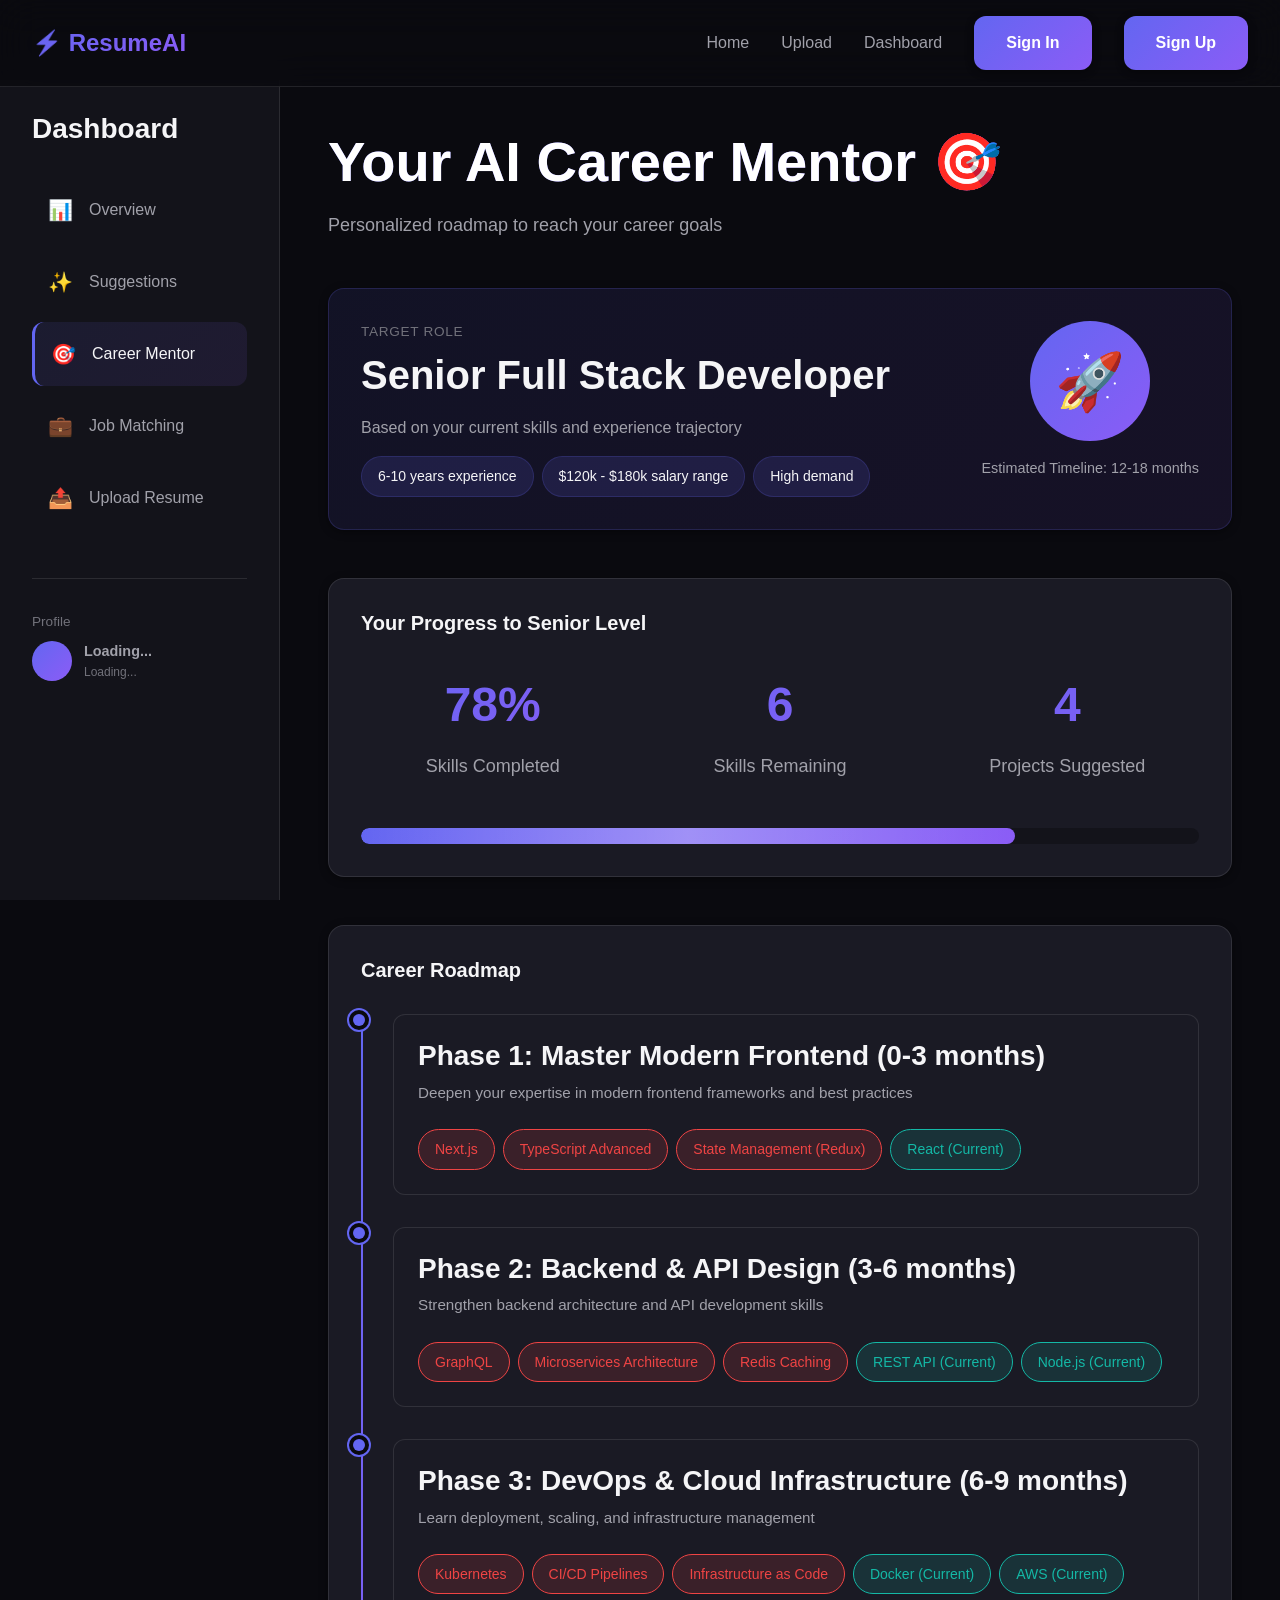
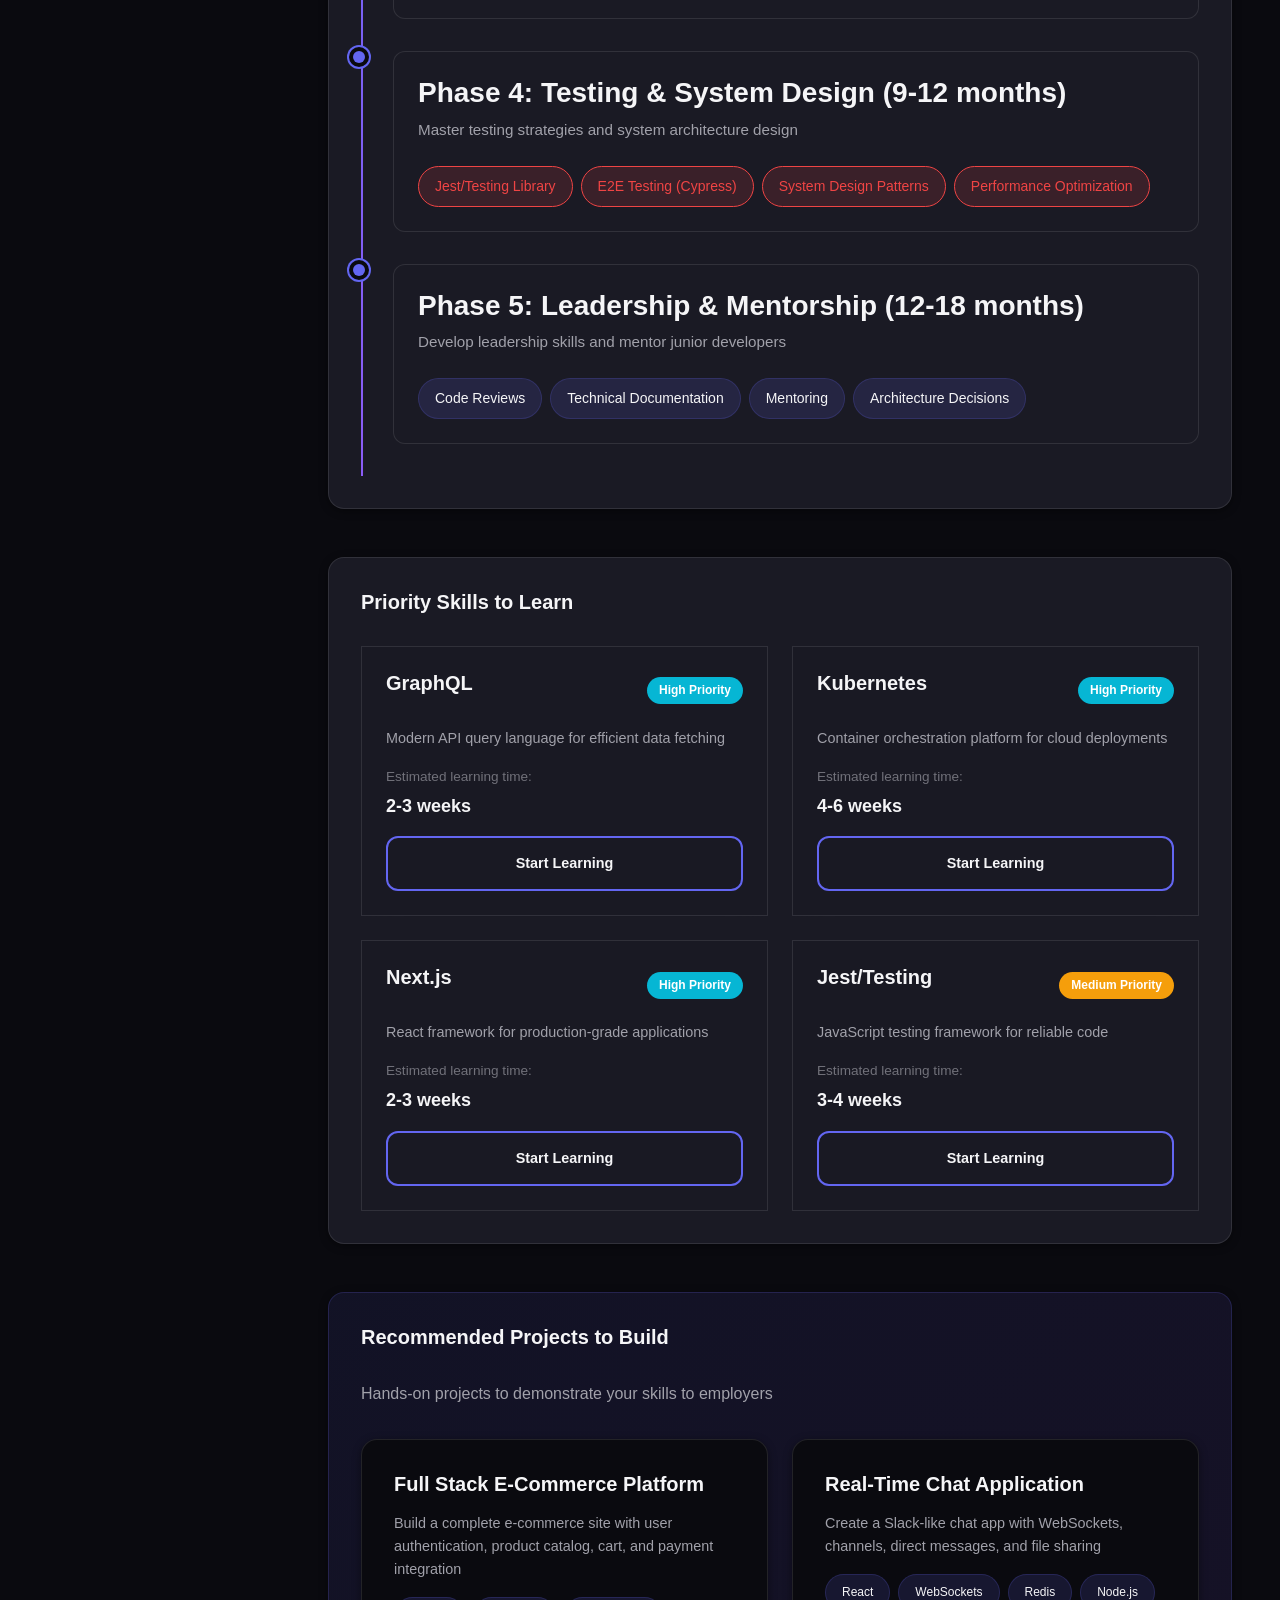
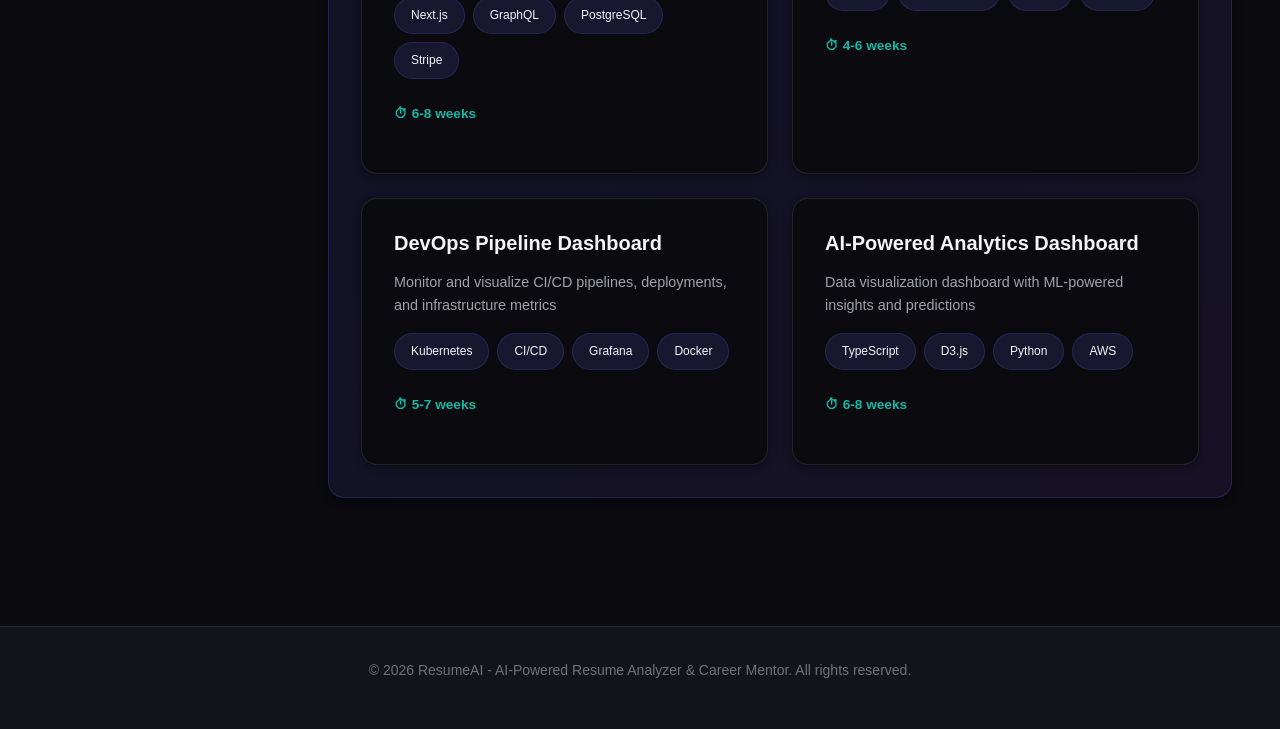
==== commit 1b20cd0a: "Add files via upload" ====
--- a/career.html
+++ b/career.html
@@ -64,8 +64,8 @@
                 <div class="flex" style="align-items: center; gap: 0.75rem;">
                     <div style="width: 40px; height: 40px; border-radius: 50%; background: var(--gradient-primary);"></div>
                     <div>
-                        <p style="font-weight: 600; font-size: 0.9rem; margin: 0;">Alex Chen</p>
-                        <p style="font-size: 0.75rem; color: var(--text-muted); margin: 0;">Software Engineer</p>
+                        <p id="profileName" style="font-weight: 600; font-size: 0.9rem; margin: 0;">Loading...</p>
+                        <p id="profileRole" style="font-size: 0.75rem; color: var(--text-muted); margin: 0;">Loading...</p>
                     </div>
                 </div>
             </div>
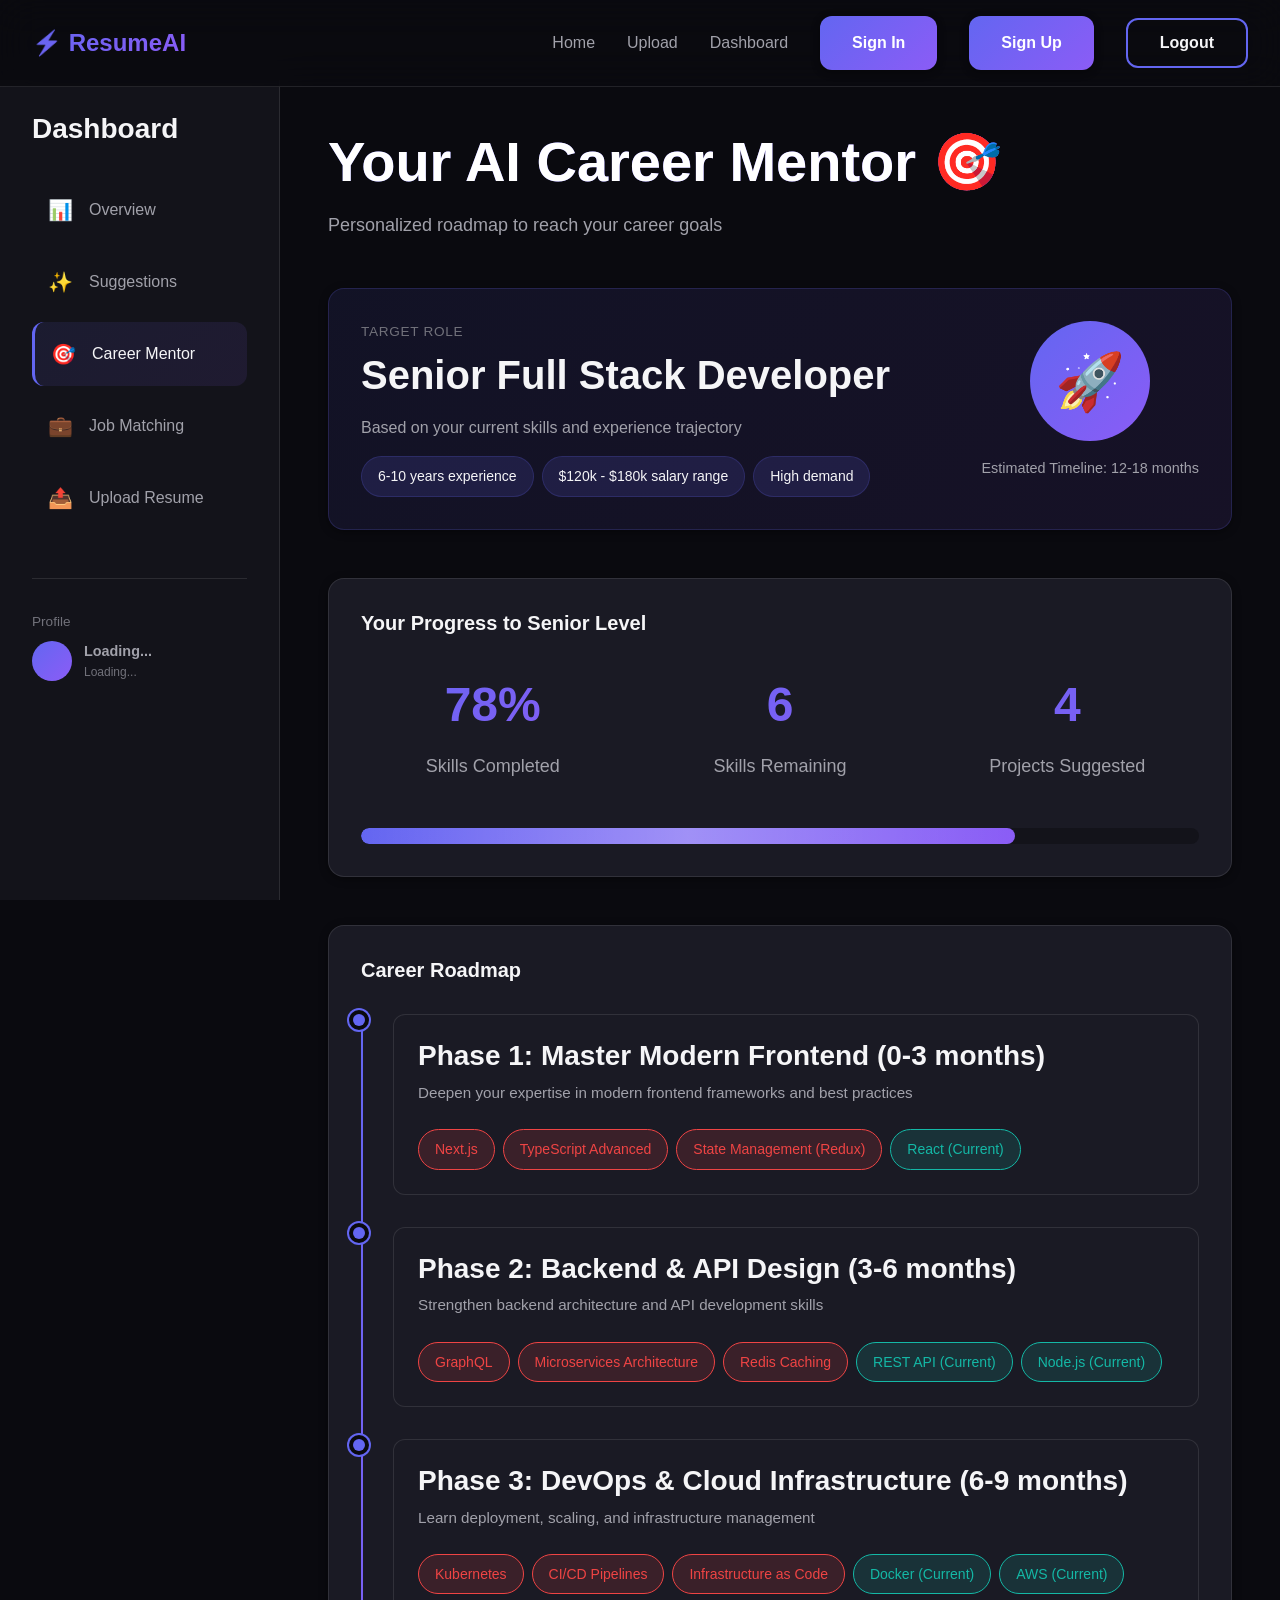
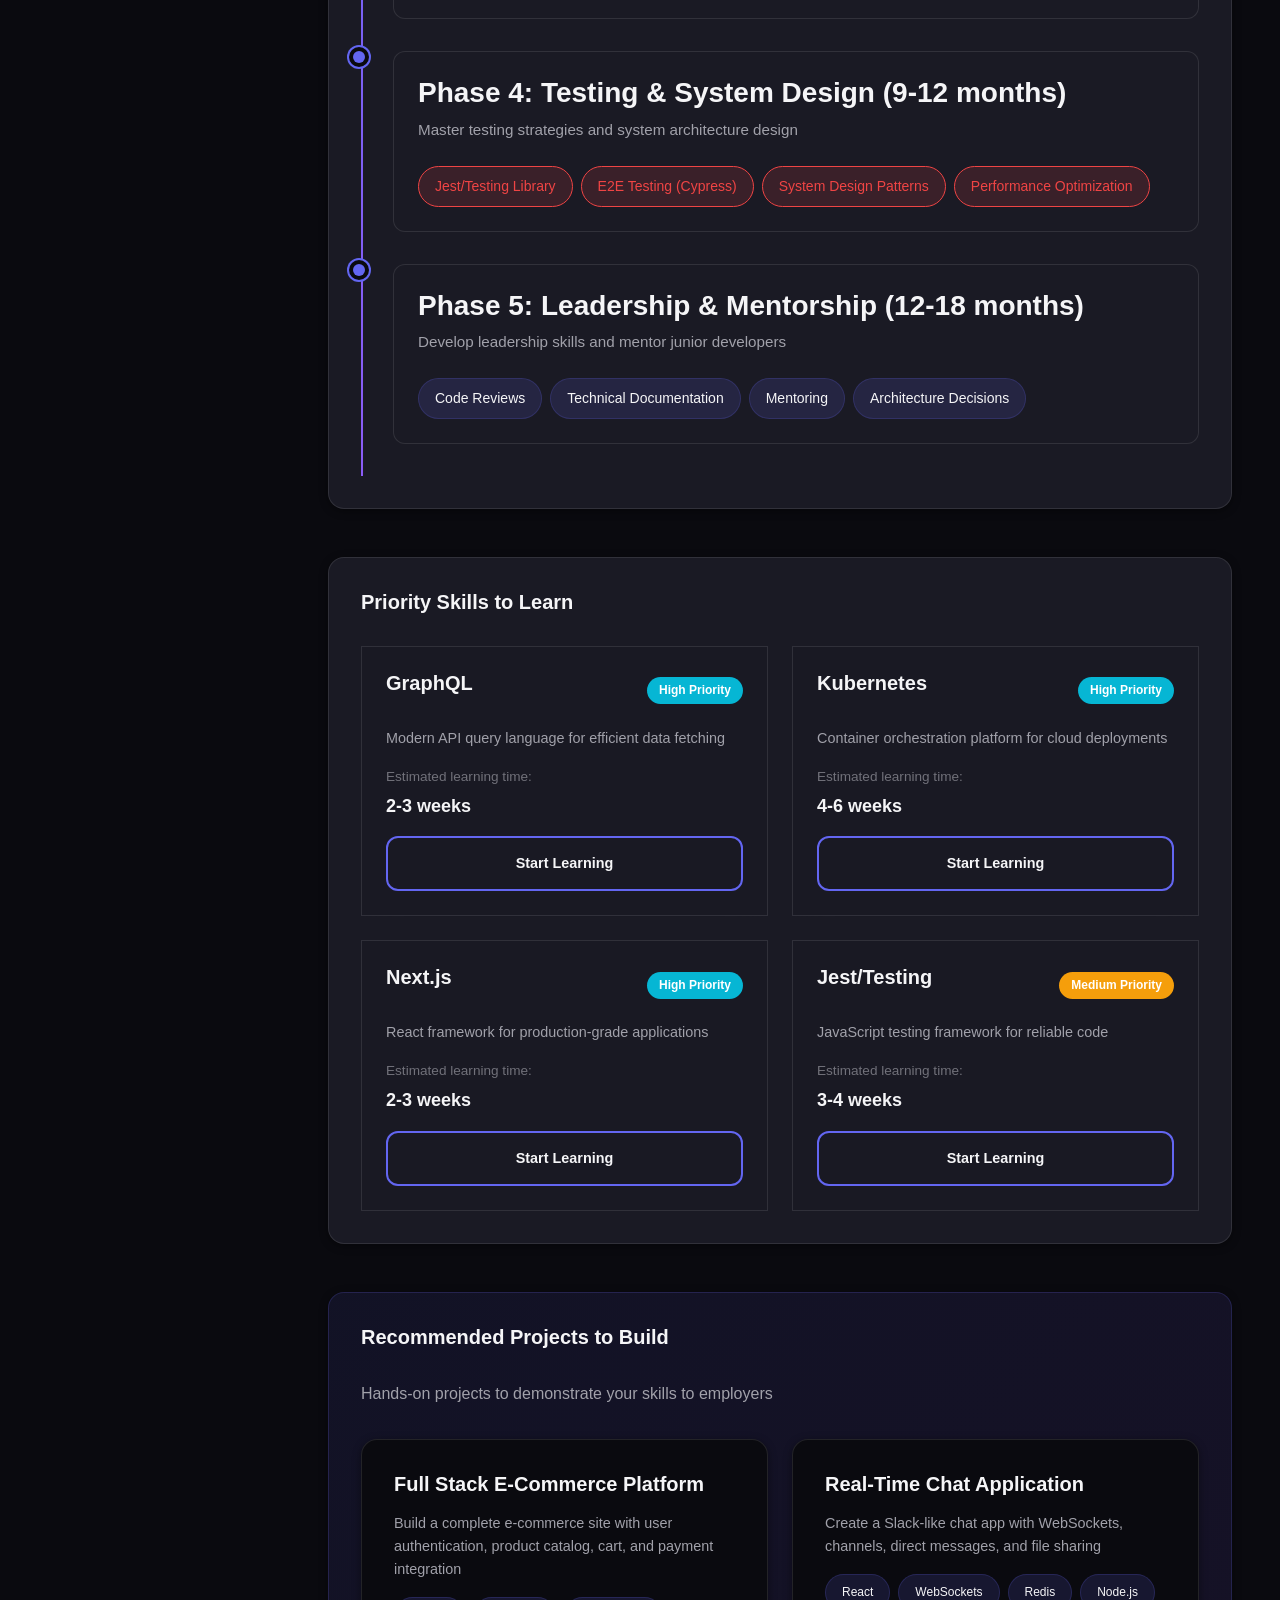
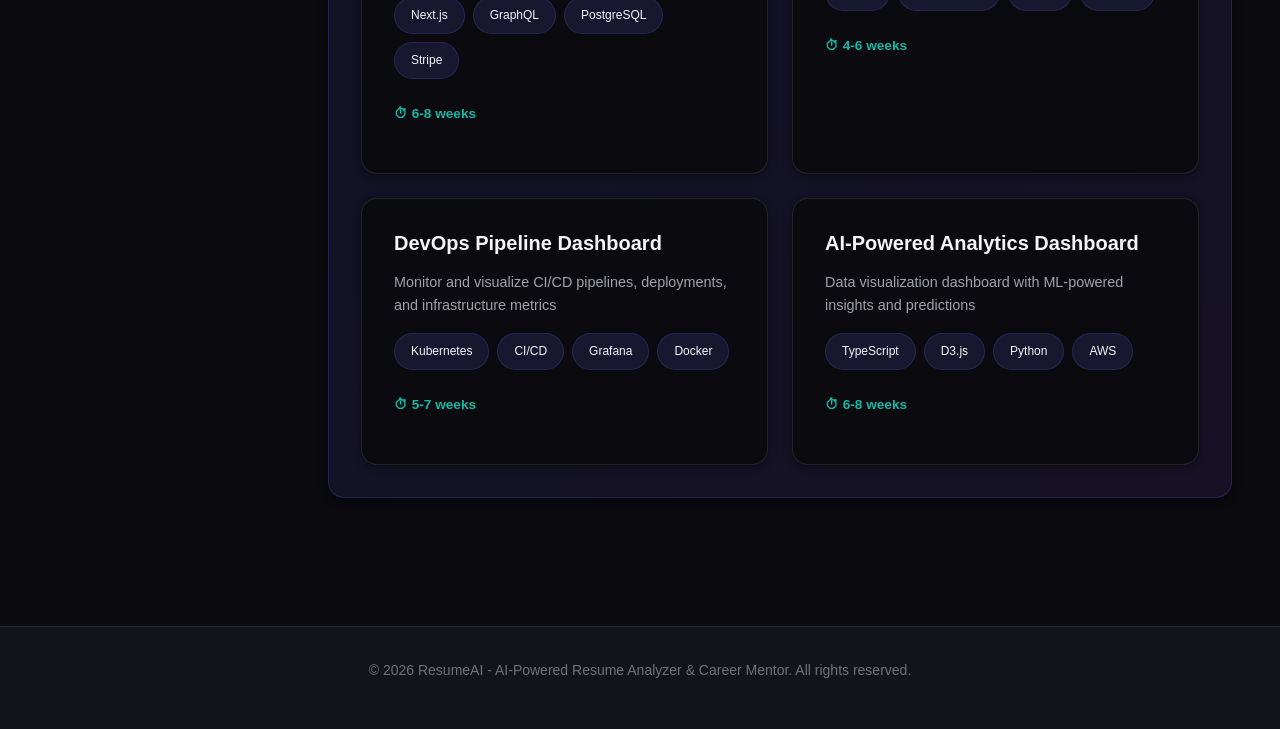
==== commit 133d9588: "Add files via upload" ====
--- a/career.html
+++ b/career.html
@@ -17,6 +17,9 @@
                 <li><a href="dashboard.html" class="navbar-link active">Dashboard</a></li>
                 <li><a href="signin.html" class="btn btn-primary">Sign In</a></li>
                 <li><a href="signup.html" class="btn btn-primary">Sign Up</a></li>
+                <li>
+                    <button id="logoutBtn" class="btn btn-secondary">Logout</button>
+                </li>
             </ul>
         </div>
     </nav>
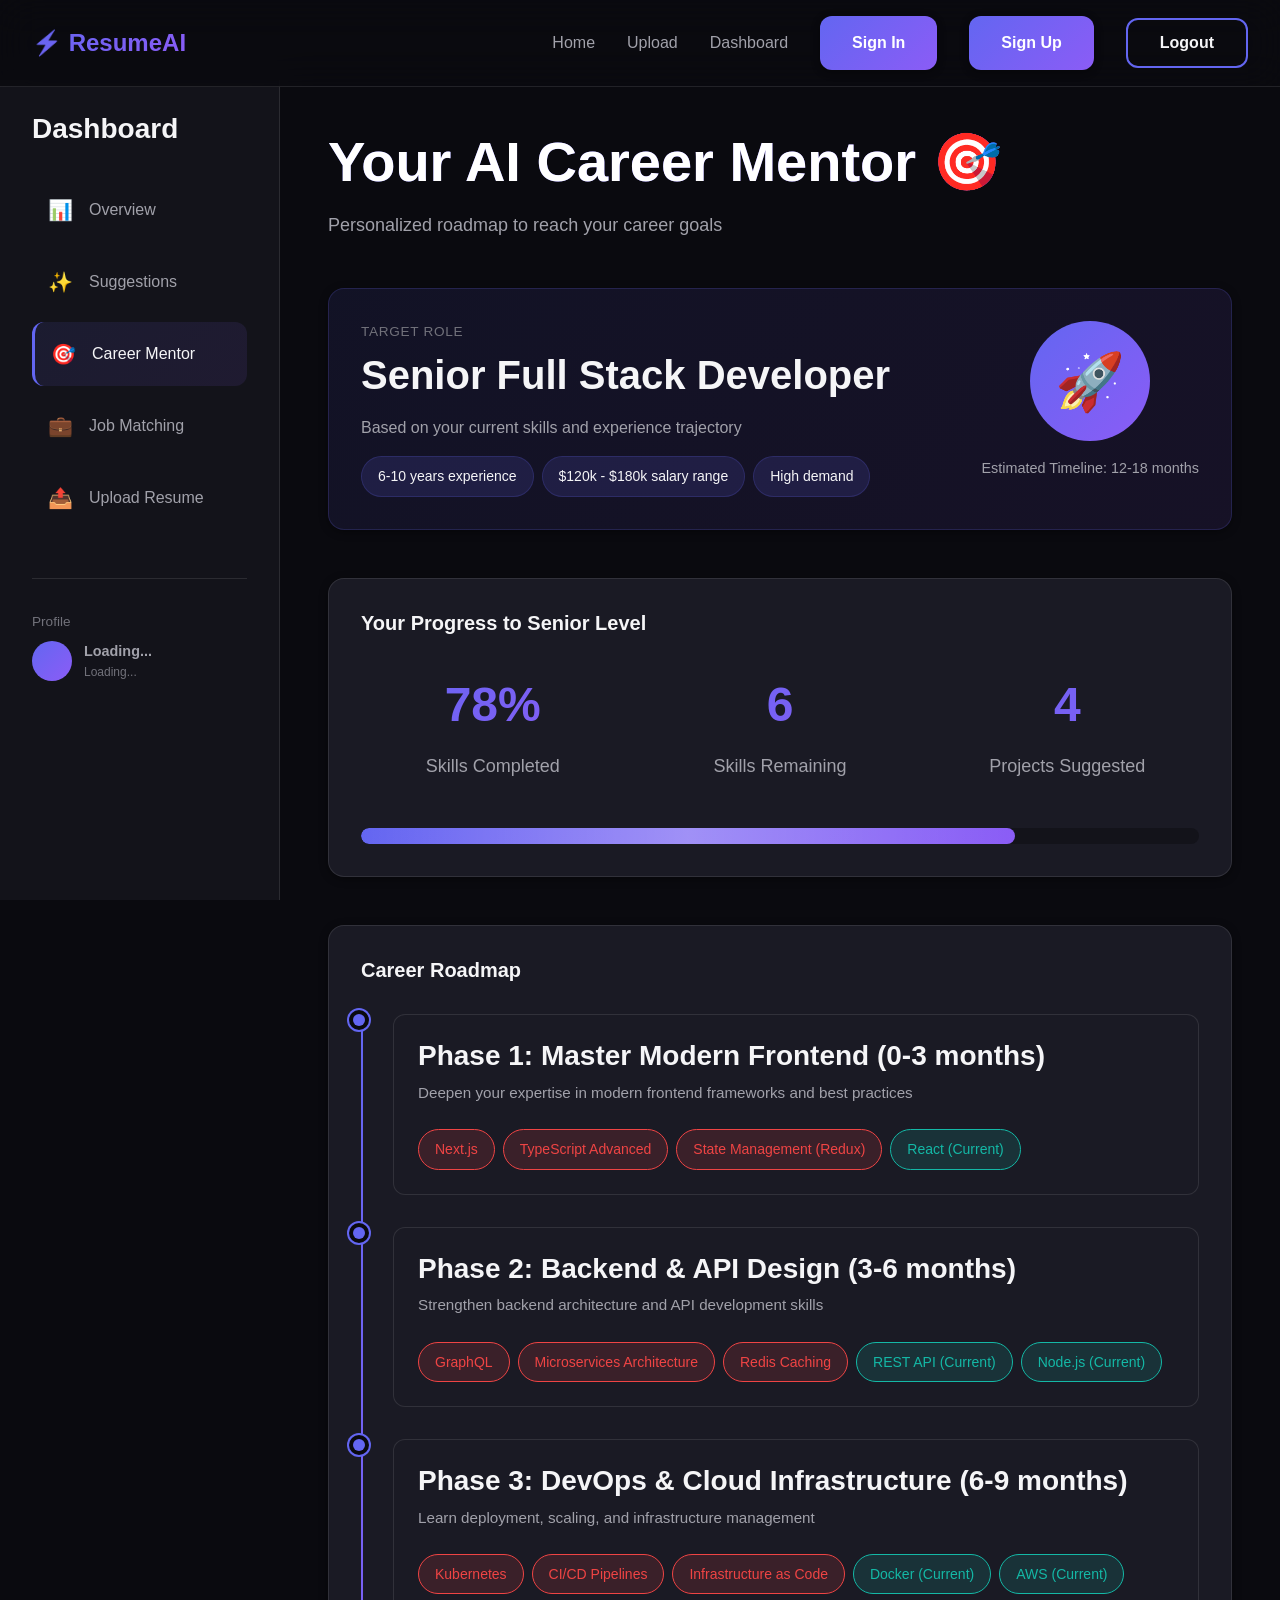
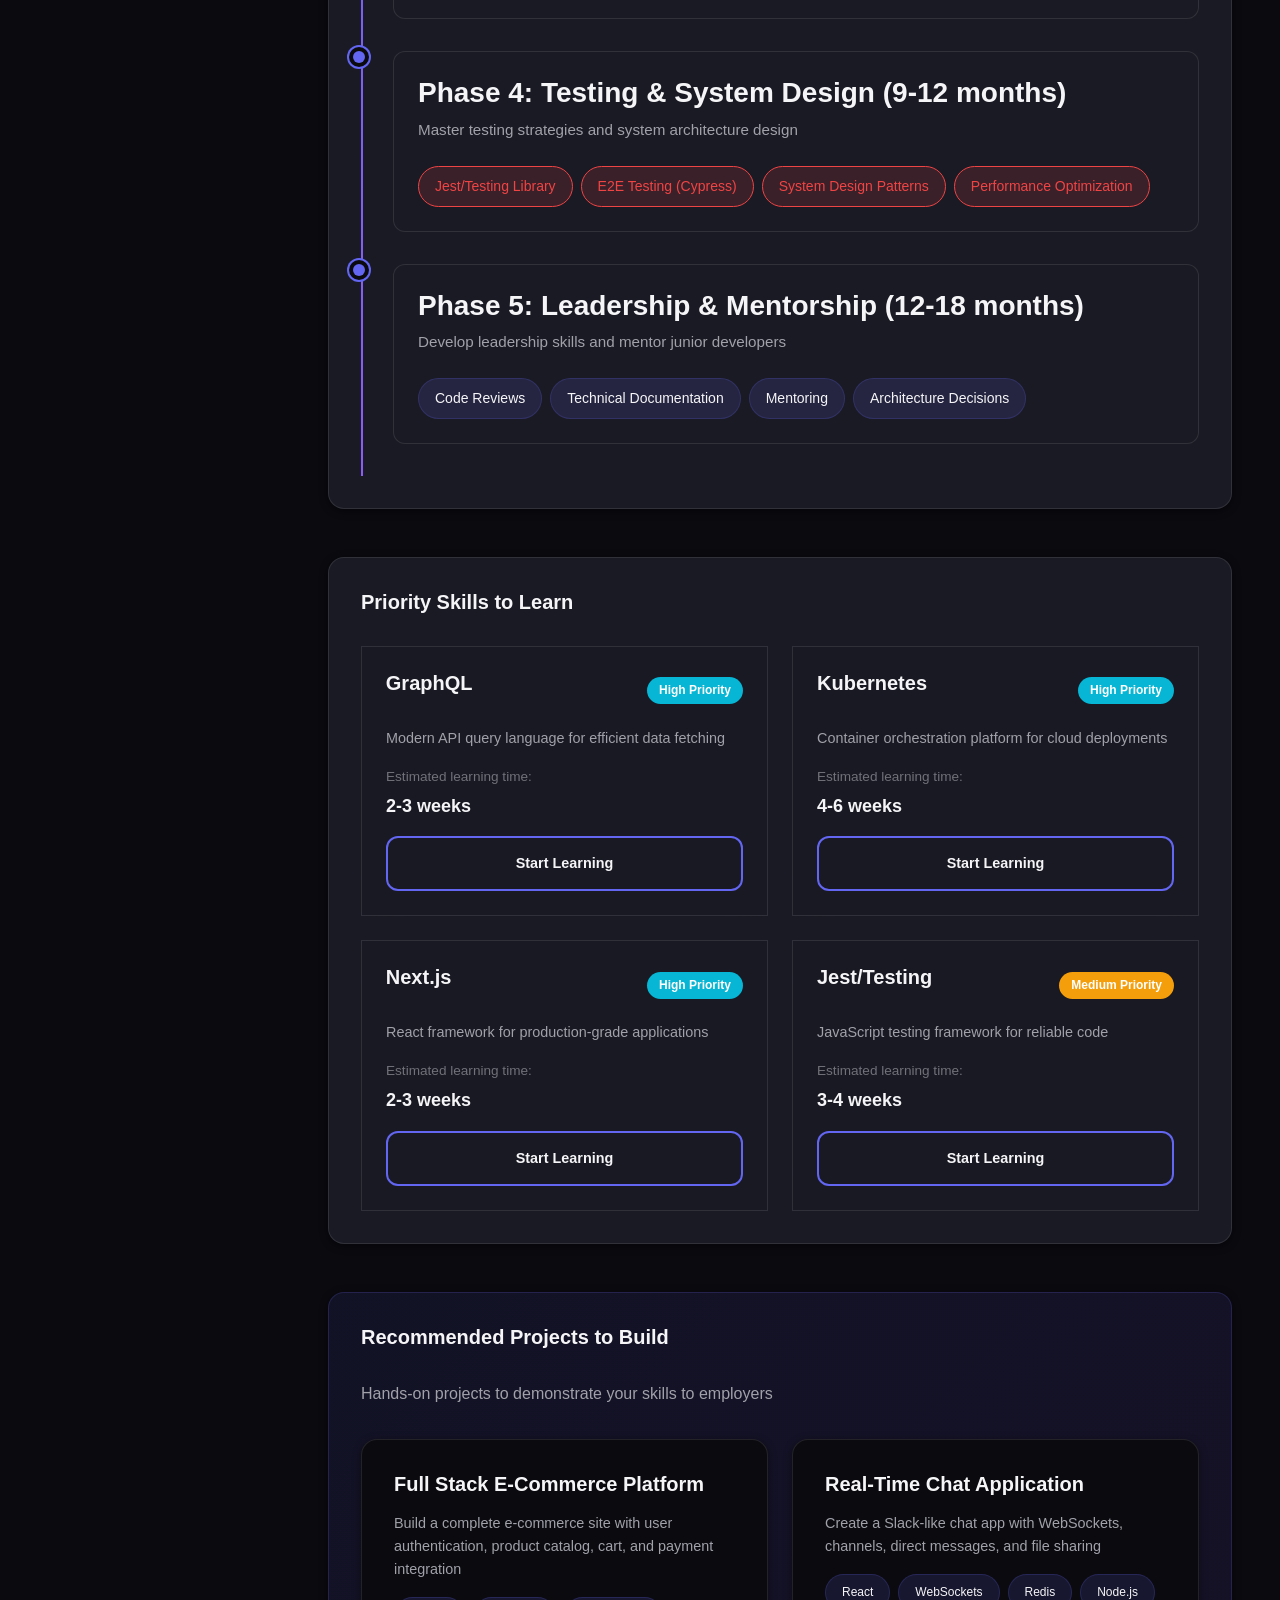
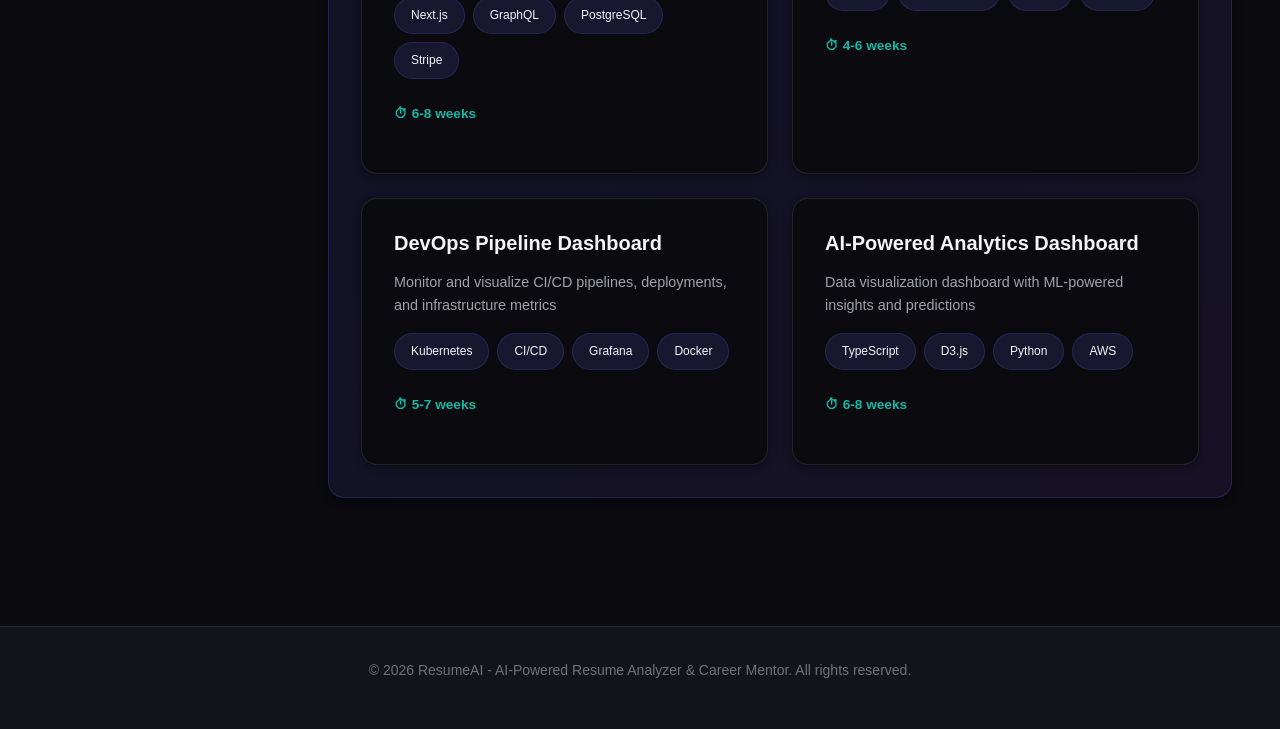
==== commit 46f93c0b: "Add files via upload" ====
--- a/career.html
+++ b/career.html
@@ -10,6 +10,7 @@
     <!-- Navbar -->
     <nav class="navbar">
         <div class="navbar-container">
+            <button id="menuToggle" class="menu-toggle">☰</button>
             <a href="index.html" class="navbar-logo">⚡ ResumeAI</a>
             <ul class="navbar-menu">
                 <li><a href="index.html" class="navbar-link">Home</a></li>
--- a/css/style.css
+++ b/css/style.css
@@ -1049,3 +1049,118 @@
   height: 1.5rem;
   text-align: center;
 }
+/* ========================================
+   MOBILE RESPONSIVE FIX (FINAL)
+======================================== */
+
+/* Tablets */
+@media (max-width: 1024px) {
+  h1 { font-size: 2.5rem; }
+  h2 { font-size: 2rem; }
+
+  .main-content {
+    padding: 1.5rem;
+  }
+
+  .sidebar {
+    width: 220px;
+  }
+
+  .main-content {
+    margin-left: 220px;
+  }
+}
+
+/* Mobile */
+@media (max-width: 768px) {
+
+  /* 🔥 Sidebar OFF (important) */
+  .sidebar {
+    position: fixed;
+    left: -100%;
+    width: 240px;
+    transition: 0.3s ease;
+    z-index: 1001;
+  }
+
+  .sidebar.active {
+    left: 0;
+  }
+
+  /* Remove left spacing */
+  .main-content {
+    margin-left: 0;
+    padding: 1rem;
+  }
+
+  /* Navbar fix */
+  .navbar-menu {
+    display: none;
+  }
+
+  /* Add hamburger button (we'll add later if needed) */
+
+  /* Typography */
+  h1 { font-size: 2rem; }
+  h2 { font-size: 1.6rem; }
+  h3 { font-size: 1.3rem; }
+  p { font-size: 0.95rem; }
+
+  /* Cards */
+  .card {
+    padding: 1rem;
+  }
+
+  /* Buttons */
+  .btn {
+    width: 100%;
+    padding: 0.75rem;
+  }
+
+  /* Hero section */
+  .hero-title {
+    font-size: 2.2rem;
+  }
+
+  .hero-subtitle {
+    font-size: 1rem;
+  }
+
+  /* Grids already responsive (good work 👍) */
+
+  /* Fix progress + strengths overlap issue */
+  .progress-bar {
+    margin-bottom: 1rem;
+  }
+
+  .styled-list li {
+    font-size: 0.9rem;
+  }
+}
+
+/* Small phones */
+@media (max-width: 480px) {
+  .hero-title {
+    font-size: 1.8rem;
+  }
+
+  .card {
+    padding: 0.8rem;
+  }
+}
+/* Hamburger button */
+.menu-toggle {
+  display: none;
+  font-size: 1.8rem;
+  background: none;
+  border: none;
+  color: var(--text-primary);
+  cursor: pointer;
+}
+
+/* Show only on mobile */
+@media (max-width: 768px) {
+  .menu-toggle {
+    display: block;
+  }
+}
